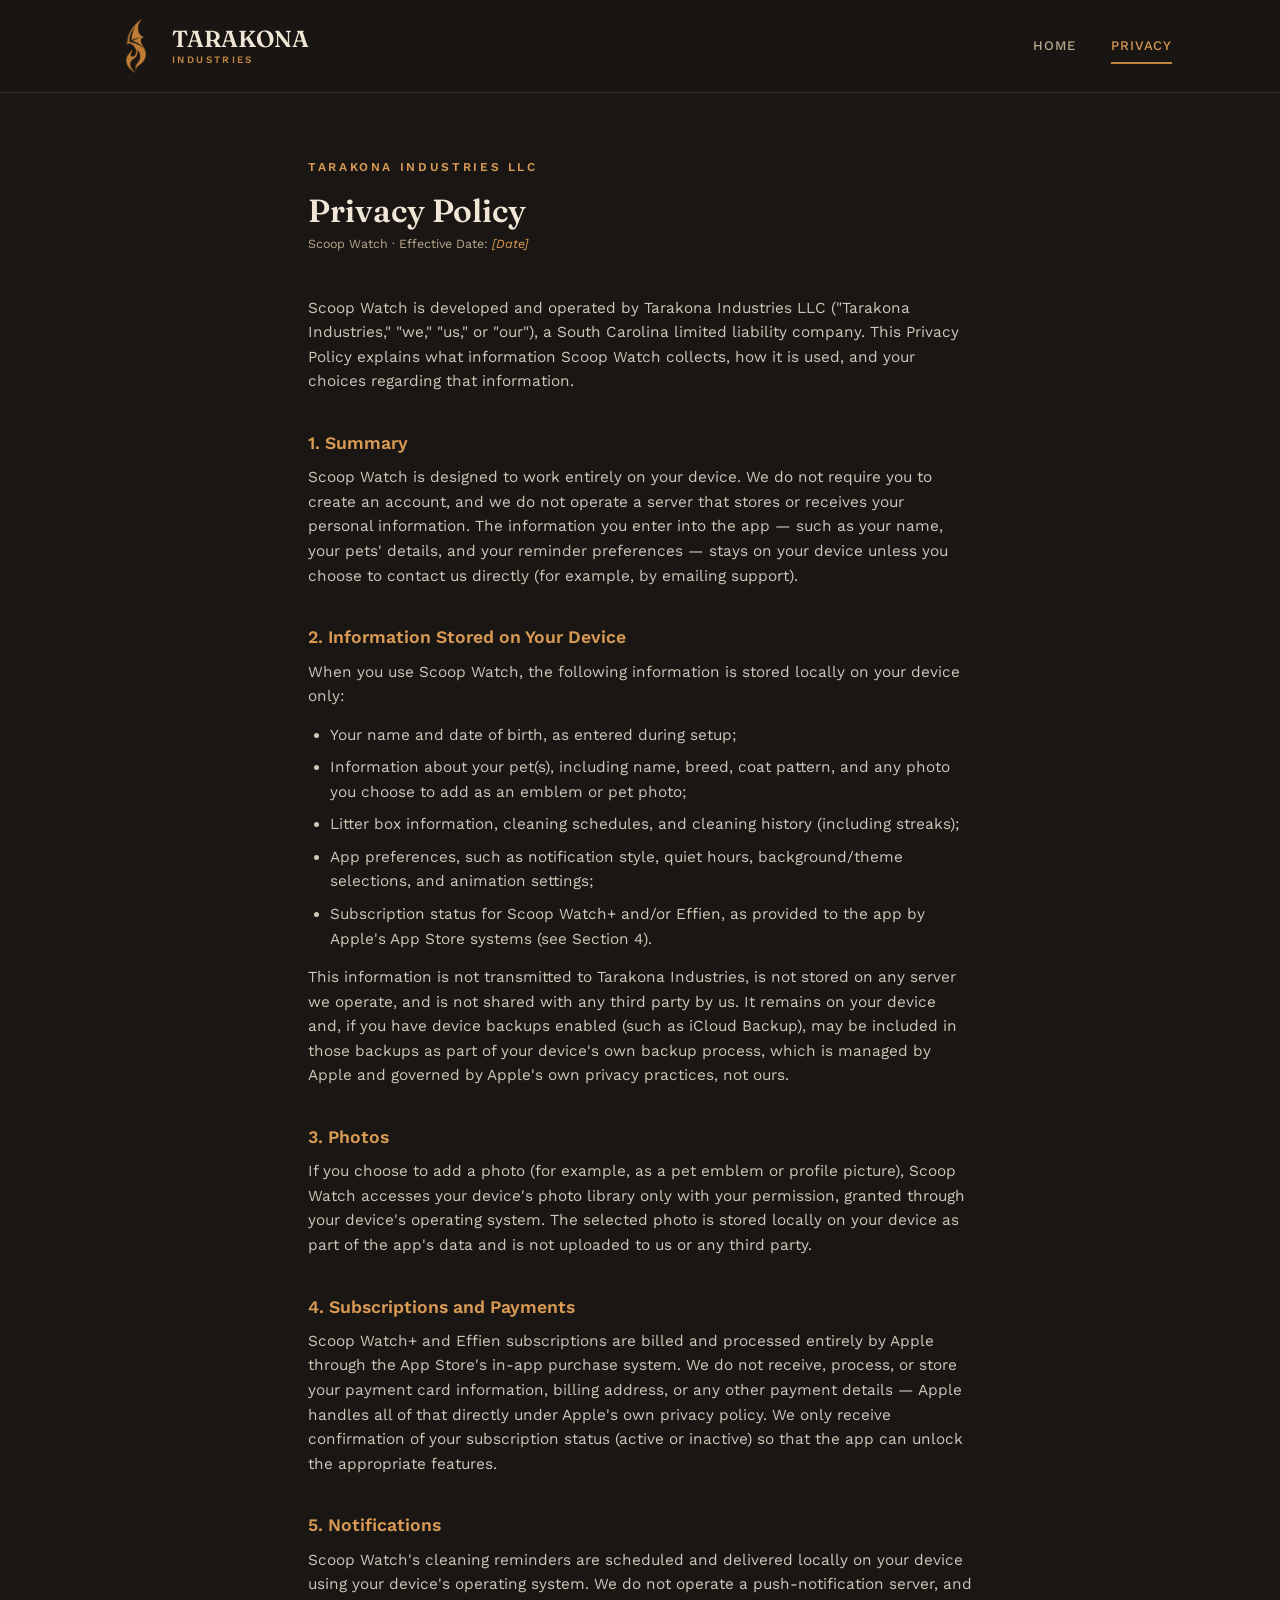
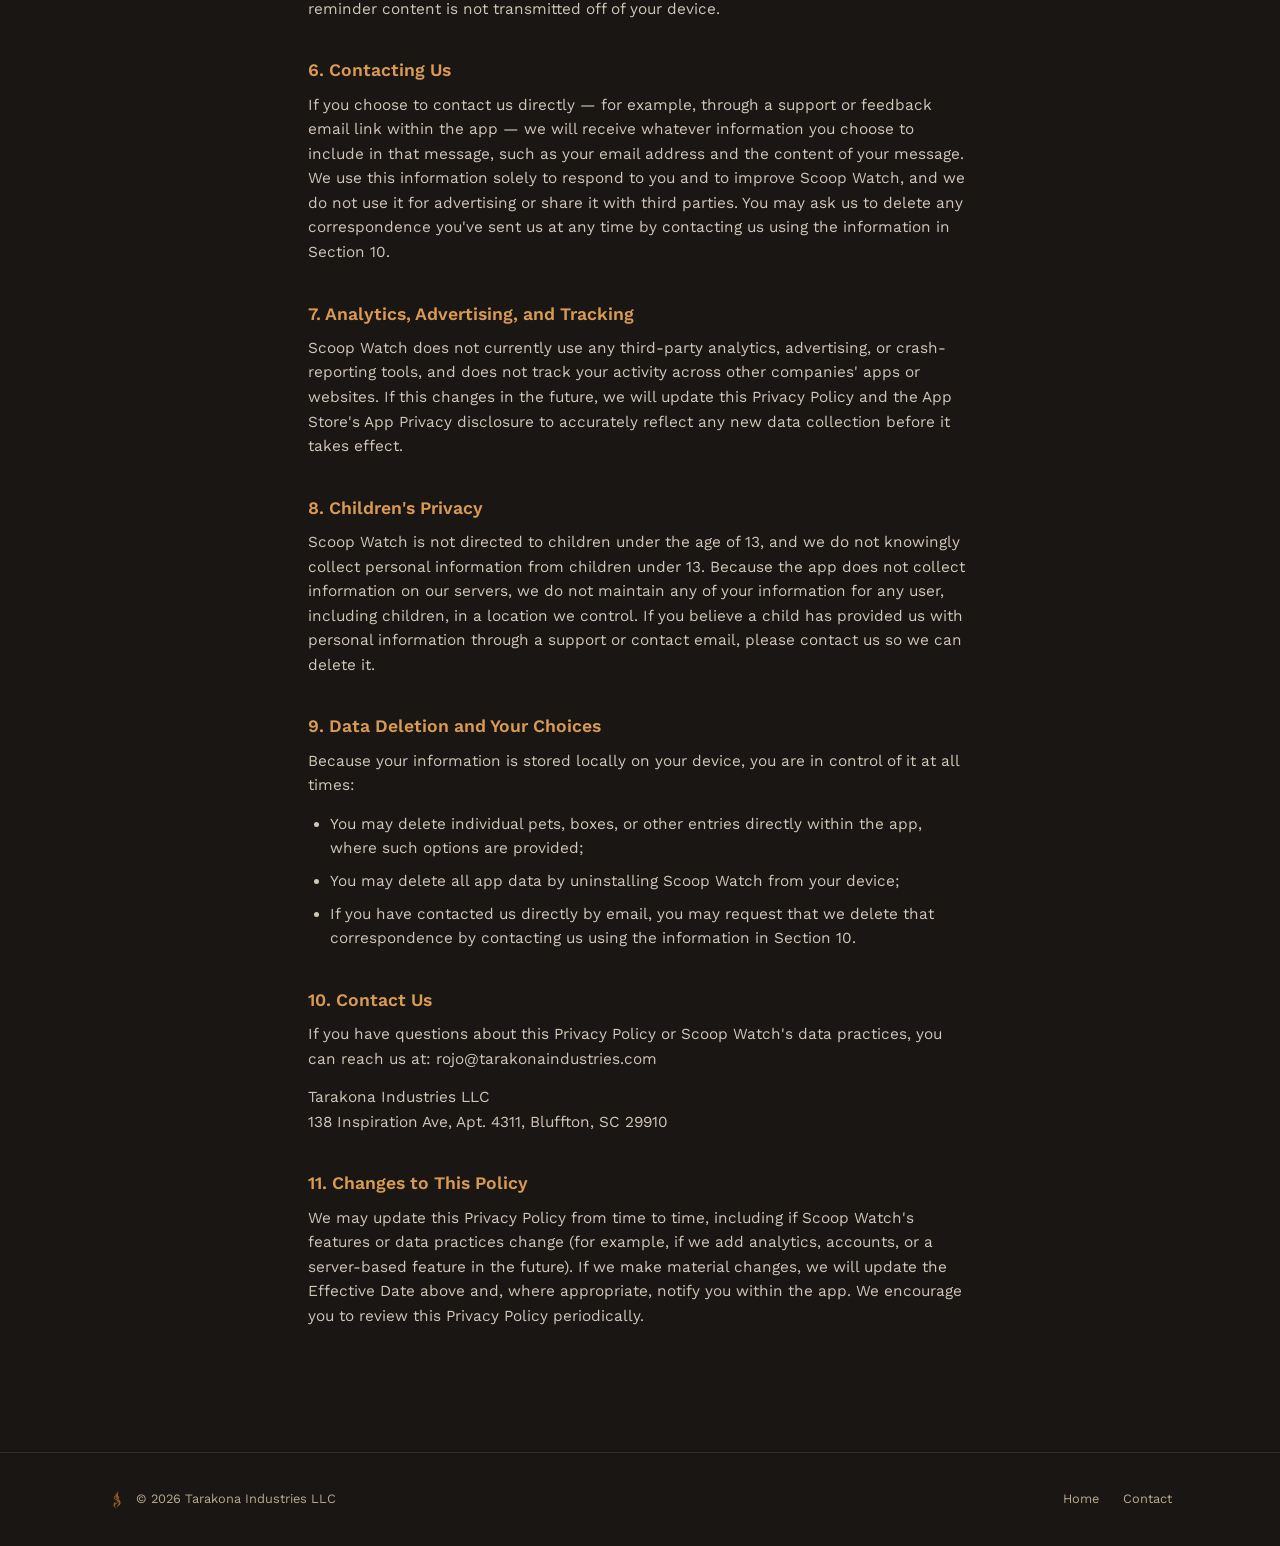
==== privacy.html @ 1c06635b "Changed the index, privacy, and scoop-watch html" ====
<!DOCTYPE html>
<html lang="en">
<head>
<meta charset="UTF-8">
<meta name="viewport" content="width=device-width, initial-scale=1.0">
<title>Privacy Policy — Scoop Watch</title>
<meta name="description" content="Privacy Policy for Scoop Watch, developed by Tarakona Industries LLC.">
<link rel="preconnect" href="https://fonts.googleapis.com">
<link rel="preconnect" href="https://fonts.gstatic.com" crossorigin>
<link href="https://fonts.googleapis.com/css2?family=Fraunces:opsz,wght@9..144,500;600;700&family=Work+Sans:wght@400;500;600&display=swap" rel="stylesheet">
<link rel="stylesheet" href="styles.css">
</head>
<body>

<nav class="site-nav">
  <div class="wrap">
    <a href="index.html" class="brand">
      <img src="assets/wing-flame-icon.png" alt="">
      <span class="brand-text">TARAKONA<small>INDUSTRIES</small></span>
    </a>
    <button class="nav-toggle" aria-label="Toggle menu" onclick="document.querySelector('.nav-links').classList.toggle('open')">☰</button>
    <div class="nav-links">
      <a href="index.html">Home</a>
      <a href="privacy.html" class="active">Privacy</a>
    </div>
  </div>
</nav>

<div class="legal">
  <span class="eyebrow">Tarakona Industries LLC</span>
  <h1 style="margin-top:14px;">Privacy Policy</h1>
  <span class="effective">Scoop Watch · Effective Date: <span class="placeholder">[Date]</span></span>

  <p>Scoop Watch is developed and operated by Tarakona Industries LLC ("Tarakona Industries," "we," "us," or "our"), a South Carolina limited liability company. This Privacy Policy explains what information Scoop Watch collects, how it is used, and your choices regarding that information.</p>

  <h2>1. Summary</h2>
  <p>Scoop Watch is designed to work entirely on your device. We do not require you to create an account, and we do not operate a server that stores or receives your personal information. The information you enter into the app — such as your name, your pets' details, and your reminder preferences — stays on your device unless you choose to contact us directly (for example, by emailing support).</p>

  <h2>2. Information Stored on Your Device</h2>
  <p>When you use Scoop Watch, the following information is stored locally on your device only:</p>
  <ul>
    <li>Your name and date of birth, as entered during setup;</li>
    <li>Information about your pet(s), including name, breed, coat pattern, and any photo you choose to add as an emblem or pet photo;</li>
    <li>Litter box information, cleaning schedules, and cleaning history (including streaks);</li>
    <li>App preferences, such as notification style, quiet hours, background/theme selections, and animation settings;</li>
    <li>Subscription status for Scoop Watch+ and/or Effien, as provided to the app by Apple's App Store systems (see Section 4).</li>
  </ul>
  <p>This information is not transmitted to Tarakona Industries, is not stored on any server we operate, and is not shared with any third party by us. It remains on your device and, if you have device backups enabled (such as iCloud Backup), may be included in those backups as part of your device's own backup process, which is managed by Apple and governed by Apple's own privacy practices, not ours.</p>

  <h2>3. Photos</h2>
  <p>If you choose to add a photo (for example, as a pet emblem or profile picture), Scoop Watch accesses your device's photo library only with your permission, granted through your device's operating system. The selected photo is stored locally on your device as part of the app's data and is not uploaded to us or any third party.</p>

  <h2>4. Subscriptions and Payments</h2>
  <p>Scoop Watch+ and Effien subscriptions are billed and processed entirely by Apple through the App Store's in-app purchase system. We do not receive, process, or store your payment card information, billing address, or any other payment details — Apple handles all of that directly under Apple's own privacy policy. We only receive confirmation of your subscription status (active or inactive) so that the app can unlock the appropriate features.</p>

  <h2>5. Notifications</h2>
  <p>Scoop Watch's cleaning reminders are scheduled and delivered locally on your device using your device's operating system. We do not operate a push-notification server, and reminder content is not transmitted off of your device.</p>

  <h2>6. Contacting Us</h2>
  <p>If you choose to contact us directly — for example, through a support or feedback email link within the app — we will receive whatever information you choose to include in that message, such as your email address and the content of your message. We use this information solely to respond to you and to improve Scoop Watch, and we do not use it for advertising or share it with third parties. You may ask us to delete any correspondence you've sent us at any time by contacting us using the information in Section 10.</p>

  <h2>7. Analytics, Advertising, and Tracking</h2>
  <p>Scoop Watch does not currently use any third-party analytics, advertising, or crash-reporting tools, and does not track your activity across other companies' apps or websites. If this changes in the future, we will update this Privacy Policy and the App Store's App Privacy disclosure to accurately reflect any new data collection before it takes effect.</p>

  <h2>8. Children's Privacy</h2>
  <p>Scoop Watch is not directed to children under the age of 13, and we do not knowingly collect personal information from children under 13. Because the app does not collect information on our servers, we do not maintain any of your information for any user, including children, in a location we control. If you believe a child has provided us with personal information through a support or contact email, please contact us so we can delete it.</p>

  <h2>9. Data Deletion and Your Choices</h2>
  <p>Because your information is stored locally on your device, you are in control of it at all times:</p>
  <ul>
    <li>You may delete individual pets, boxes, or other entries directly within the app, where such options are provided;</li>
    <li>You may delete all app data by uninstalling Scoop Watch from your device;</li>
    <li>If you have contacted us directly by email, you may request that we delete that correspondence by contacting us using the information in Section 10.</li>
  </ul>

  <h2>10. Contact Us</h2>
  <p>If you have questions about this Privacy Policy or Scoop Watch's data practices, you can reach us at: rojo@tarakonaindustries.com</p>
  <p>Tarakona Industries LLC<br>138 Inspiration Ave, Apt. 4311, Bluffton, SC 29910</p>

  <h2>11. Changes to This Policy</h2>
  <p>We may update this Privacy Policy from time to time, including if Scoop Watch's features or data practices change (for example, if we add analytics, accounts, or a server-based feature in the future). If we make material changes, we will update the Effective Date above and, where appropriate, notify you within the app. We encourage you to review this Privacy Policy periodically.</p>
</div>

<footer>
  <div class="wrap">
    <div class="footer-brand">
      <img src="assets/wing-flame-icon.png" alt="">
      © 2026 Tarakona Industries LLC
    </div>
    <div class="footer-links">
      <a href="index.html">Home</a>
      <a href="mailto:rojo@tarakonaindustries.com">Contact</a>
    </div>
  </div>
</footer>

</body>
</html>
---- styles.css ----
:root {
  --obsidian: #1a1613;
  --panel: #241d18;
  --panel-2: #2c2219;
  --border: rgba(240, 230, 214, 0.1);
  --border-strong: rgba(192, 133, 66, 0.35);
  --bronze: #c08542;
  --bronze-bright: #d99a54;
  --oxblood: #7a2e2e;
  --parchment: #f0e6d6;
  --muted: #b8a98e;
  --radius-lg: 20px;
  --radius-md: 12px;
  --max: 1120px;
}

* { box-sizing: border-box; }
html { scroll-behavior: smooth; }

body {
  margin: 0;
  background: var(--obsidian);
  color: var(--parchment);
  font-family: 'Work Sans', sans-serif;
  font-size: 16px;
  line-height: 1.6;
  -webkit-font-smoothing: antialiased;
}

h1, h2, h3 {
  font-family: 'Fraunces', Georgia, serif;
  font-weight: 600;
  color: var(--parchment);
  margin: 0;
  line-height: 1.1;
}

p { margin: 0; color: var(--muted); }
a { color: inherit; text-decoration: none; }

.wrap { max-width: var(--max); margin: 0 auto; padding: 0 28px; }

.eyebrow {
  font-family: 'Work Sans', sans-serif;
  font-size: 0.75rem;
  letter-spacing: 0.22em;
  text-transform: uppercase;
  color: var(--bronze-bright);
  font-weight: 600;
}

/* Nav */
.site-nav {
  position: sticky;
  top: 0;
  z-index: 50;
  background: rgba(26, 22, 19, 0.9);
  backdrop-filter: blur(10px);
  border-bottom: 1px solid var(--border);
}
.site-nav .wrap {
  display: flex;
  align-items: center;
  justify-content: space-between;
  height: 92px;
}
.brand { display: flex; align-items: center; gap: 8px; }
.brand img { width: 56px; height: 56px; object-fit: contain; }
.brand-text { font-family: 'Fraunces', serif; font-weight: 600; font-size: 1.45rem; line-height: 1; color: var(--parchment); }
.brand-text small { display: block; font-family: 'Work Sans', sans-serif; font-size: 0.62rem; letter-spacing: 0.24em; color: var(--bronze); margin-top: 5px; font-weight: 600; }

.nav-links { display: flex; gap: 36px; align-items: center; }
.nav-links a {
  font-size: 0.82rem;
  letter-spacing: 0.06em;
  text-transform: uppercase;
  color: var(--muted);
  font-weight: 500;
  padding: 6px 0;
  border-bottom: 2px solid transparent;
  transition: color 0.2s ease, border-color 0.2s ease;
}
.nav-links a:hover, .nav-links a.active { color: var(--bronze-bright); border-color: var(--bronze); }

.nav-toggle { display: none; background: none; border: 1px solid var(--border); border-radius: 8px; color: var(--parchment); width: 40px; height: 40px; font-size: 1.1rem; cursor: pointer; }

@media (max-width: 760px) {
  .nav-links {
    position: absolute; top: 78px; left: 0; right: 0;
    background: var(--panel);
    border-bottom: 1px solid var(--border);
    flex-direction: column; gap: 0; display: none;
  }
  .nav-links.open { display: flex; }
  .nav-links a { width: 100%; padding: 16px 28px; border-bottom: 1px solid var(--border); }
  .nav-toggle { display: block; }
}

/* Banner / Hero */
.banner {
  position: relative;
  padding: 70px 0 40px;
  overflow: hidden;
}
.banner-inner {
  display: flex;
  flex-direction: column;
  align-items: center;
  text-align: center;
  gap: 30px;
}
.banner .eyebrow { }
.banner h1 {
  font-size: clamp(2.4rem, 5.5vw, 4rem);
  max-width: 16ch;
}
.banner .lede {
  font-size: 1.1rem;
  max-width: 52ch;
  color: var(--muted);
}
.banner-art {
  width: 100vw;
  position: relative;
  left: 50%;
  transform: translateX(-50%);
  margin-top: 10px;
}
.banner-art img { width: 100%; height: auto; display: block; }

.btn {
  display: inline-flex;
  align-items: center;
  gap: 10px;
  padding: 14px 28px;
  border-radius: 999px;
  font-size: 0.85rem;
  font-weight: 600;
  letter-spacing: 0.02em;
  cursor: pointer;
  border: 1px solid transparent;
  transition: transform 0.15s ease, box-shadow 0.15s ease;
}
.btn:hover { transform: translateY(-1px); }
.btn-primary { background: linear-gradient(180deg, var(--bronze-bright), var(--bronze)); color: #241708; }
.btn-primary:hover { box-shadow: 0 10px 26px rgba(192, 133, 66, 0.28); }
.btn-ghost { background: transparent; border-color: var(--border-strong); color: var(--parchment); }
.btn-ghost:hover { border-color: var(--bronze-bright); color: var(--bronze-bright); }

/* Sections */
section { padding: 80px 0; }
.section-head { text-align: center; max-width: 60ch; margin: 0 auto 48px; }
.section-head h2 { font-size: clamp(1.8rem, 3vw, 2.4rem); margin-top: 14px; }
.products-title { font-size: clamp(2.2rem, 4.2vw, 3.2rem) !important; margin-top: 0 !important; }
.section-head p { margin-top: 14px; font-size: 1rem; }

/* Product grid */
.product-grid {
  display: grid;
  grid-template-columns: repeat(auto-fit, minmax(240px, 1fr));
  gap: 22px;
}
.product-card {
  background: var(--panel);
  border: 1px solid var(--border);
  border-radius: var(--radius-lg);
  overflow: hidden;
  display: flex;
  flex-direction: column;
  transition: border-color 0.2s ease, transform 0.2s ease;
}
.product-card.linkable:hover { border-color: var(--border-strong); transform: translateY(-4px); }
.product-image {
  height: 160px;
  background: var(--panel-2);
  display: flex;
  align-items: center;
  justify-content: center;
}
.product-image svg { width: 56px; height: 56px; }
.product-body { padding: 24px; display: flex; flex-direction: column; gap: 10px; flex: 1; }
.status-tag {
  align-self: flex-start;
  font-size: 0.65rem;
  letter-spacing: 0.1em;
  text-transform: uppercase;
  font-weight: 600;
  padding: 5px 11px;
  border-radius: 999px;
}
.status-live { background: rgba(192, 133, 66, 0.16); color: var(--bronze-bright); }
.status-soon { background: rgba(184, 169, 142, 0.12); color: var(--muted); }
.product-body h3 { font-size: 1.3rem; }
.product-body p { font-size: 0.92rem; }
.card-arrow { font-size: 0.78rem; color: var(--bronze-bright); font-weight: 600; margin-top: auto; }

/* Mission strip */
.mission {
  background: var(--panel);
  border-top: 1px solid var(--border);
  border-bottom: 1px solid var(--border);
}
.mission blockquote {
  font-family: 'Fraunces', serif;
  font-size: clamp(1.5rem, 2.8vw, 2.1rem);
  font-weight: 600;
  color: var(--parchment);
  max-width: 22ch;
  margin: 0 auto 22px;
  text-align: center;
  line-height: 1.3;
}
.mission p.byline { text-align: center; color: var(--bronze-bright); font-size: 0.92rem; font-style: italic; letter-spacing: 0.02em; }

/* CTA band */
.cta-band {
  background: var(--panel);
  border: 1px solid var(--border);
  border-radius: var(--radius-lg);
  padding: 50px;
  display: flex;
  justify-content: space-between;
  align-items: center;
  gap: 30px;
  flex-wrap: wrap;
}
.cta-band h2 { font-size: 1.6rem; max-width: 22ch; }

/* Feature rows (product pages) */
.feature-list {
  display: flex;
  flex-direction: column;
  gap: 1px;
  background: var(--border);
  border: 1px solid var(--border);
  border-radius: var(--radius-lg);
  overflow: hidden;
}
.feature-row {
  background: var(--obsidian);
  padding: 32px;
  display: grid;
  grid-template-columns: 80px 1fr;
  gap: 26px;
}
@media (max-width: 640px) { .feature-row { grid-template-columns: 1fr; gap: 10px; } }
.feature-mark { color: var(--bronze); font-weight: 600; font-size: 0.85rem; padding-top: 4px; }
.feature-row h3 { font-size: 1.2rem; margin-bottom: 8px; }
.feature-row p { font-size: 0.96rem; }

/* Roadmap */
.roadmap-item { display: grid; grid-template-columns: 54px 1fr; gap: 22px; padding-bottom: 40px; position: relative; }
.roadmap-item:last-child { padding-bottom: 0; }
.roadmap-item::before { content: ""; position: absolute; left: 26px; top: 42px; bottom: -2px; width: 1px; background: var(--border); }
.roadmap-item:last-child::before { display: none; }
.roadmap-num {
  width: 52px; height: 52px; border-radius: 50%;
  border: 1px solid var(--border-strong); background: var(--panel);
  display: flex; align-items: center; justify-content: center;
  color: var(--bronze-bright); font-weight: 600; font-size: 0.85rem; flex-shrink: 0;
}
.roadmap-item.done .roadmap-num { background: var(--bronze); border-color: var(--bronze); color: #241708; }
.roadmap-body h3 { font-size: 1.12rem; margin-bottom: 6px; }
.roadmap-body p { font-size: 0.94rem; }
.roadmap-when { font-size: 0.7rem; letter-spacing: 0.08em; text-transform: uppercase; color: var(--muted); margin-top: 8px; display: inline-block; font-weight: 600; }

/* Legal */
.legal { max-width: 720px; margin: 0 auto; padding: 60px 28px 110px; }
.legal h1 { font-size: 2rem; margin-bottom: 6px; }
.legal .effective { font-size: 0.78rem; color: var(--muted); margin-bottom: 42px; display: block; }
.legal h2 { font-size: 1.1rem; margin-top: 40px; margin-bottom: 12px; color: var(--bronze-bright); font-family: 'Work Sans', sans-serif; font-weight: 600; }
.legal p { color: var(--parchment); opacity: 0.85; margin-bottom: 14px; font-size: 0.96rem; }
.legal ul { margin: 0 0 14px; padding-left: 22px; color: var(--parchment); opacity: 0.85; }
.legal li { margin-bottom: 8px; font-size: 0.96rem; }
.legal .placeholder { color: var(--bronze-bright); font-style: italic; }

/* Footer */
footer { border-top: 1px solid var(--border); padding: 36px 0; }
footer .wrap { display: flex; justify-content: space-between; align-items: center; flex-wrap: wrap; gap: 16px; }
.footer-brand { display: flex; align-items: center; gap: 10px; font-size: 0.8rem; color: var(--muted); }
.footer-brand img { width: 18px; height: 18px; object-fit: contain; opacity: 0.7; }
.footer-links { display: flex; gap: 24px; }
.footer-links a { font-size: 0.8rem; color: var(--muted); transition: color 0.2s ease; }
.footer-links a:hover { color: var(--bronze-bright); }
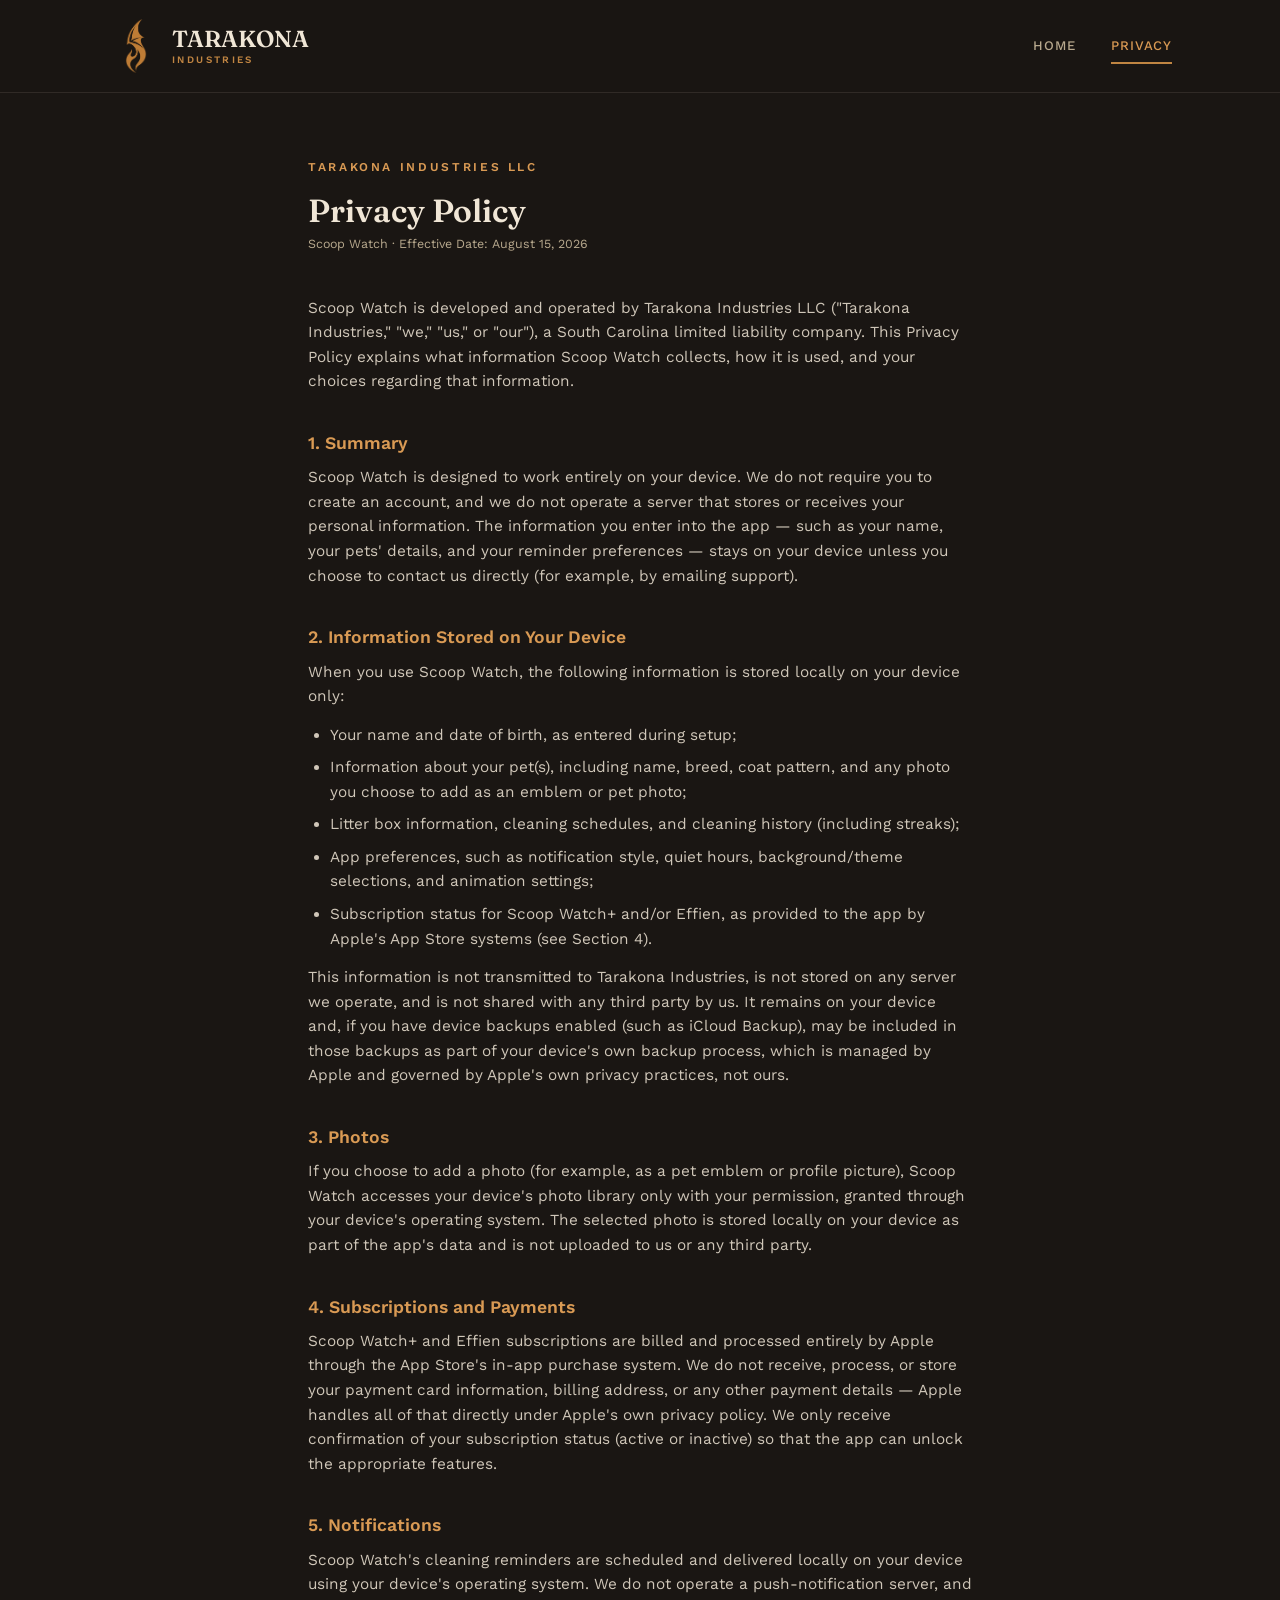
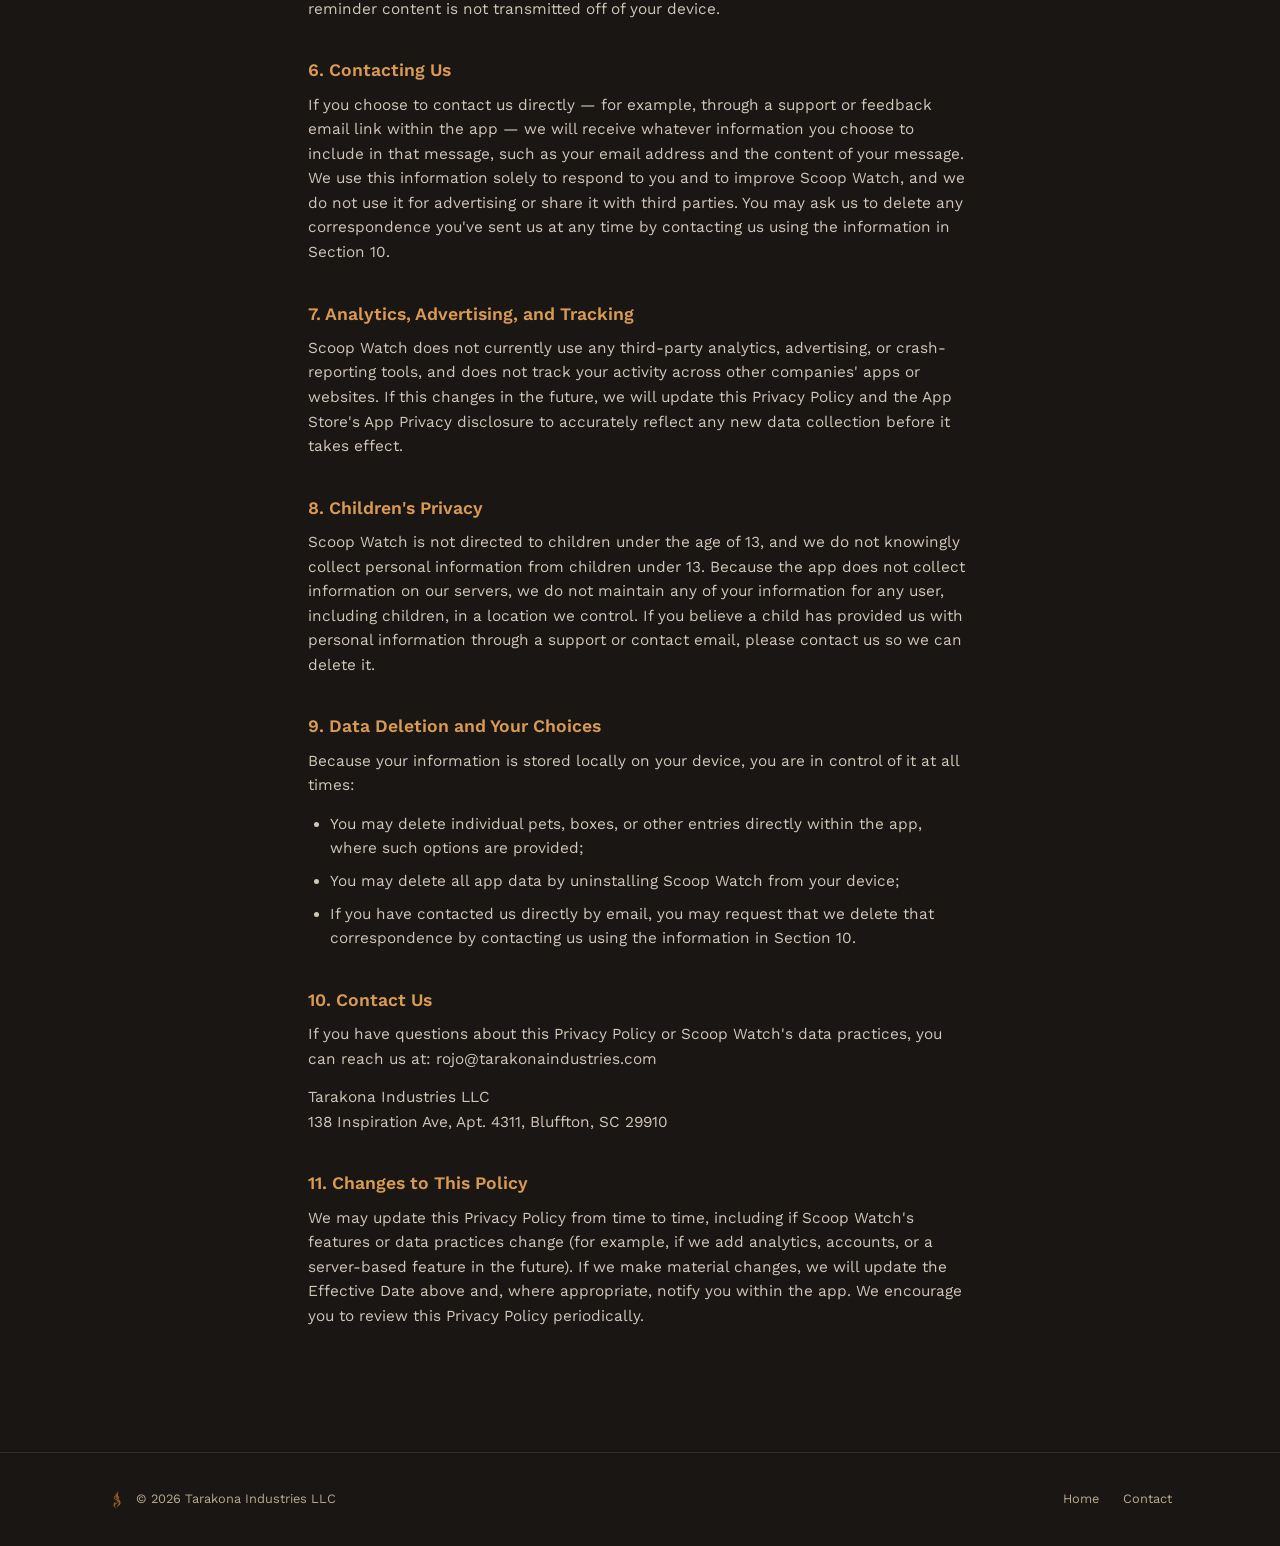
==== commit 7d6e2ab1: "Updated Privacy Policy" ====
--- a/privacy.html
+++ b/privacy.html
@@ -29,7 +29,7 @@
 <div class="legal">
   <span class="eyebrow">Tarakona Industries LLC</span>
   <h1 style="margin-top:14px;">Privacy Policy</h1>
-  <span class="effective">Scoop Watch · Effective Date: <span class="placeholder">[Date]</span></span>
+  <span class="effective">Scoop Watch · Effective Date: August 15, 2026</span>
 
   <p>Scoop Watch is developed and operated by Tarakona Industries LLC ("Tarakona Industries," "we," "us," or "our"), a South Carolina limited liability company. This Privacy Policy explains what information Scoop Watch collects, how it is used, and your choices regarding that information.</p>
 
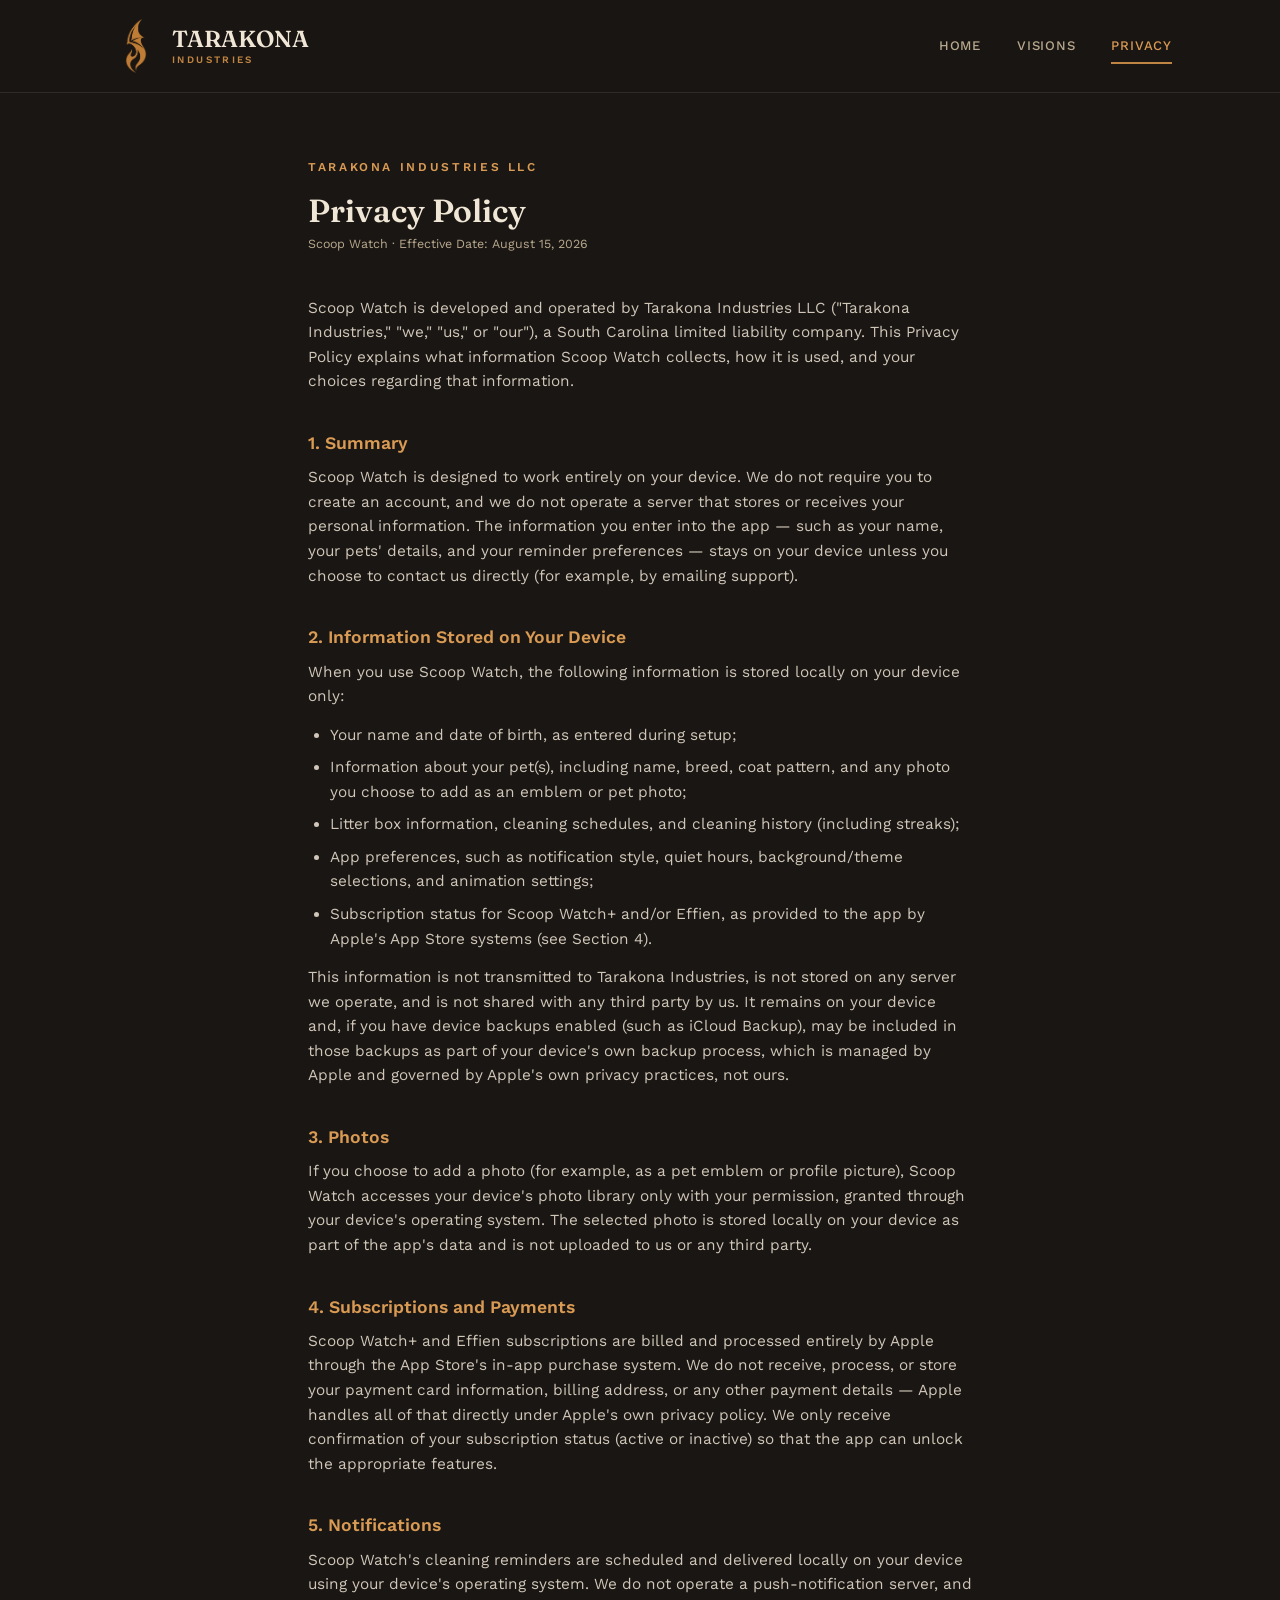
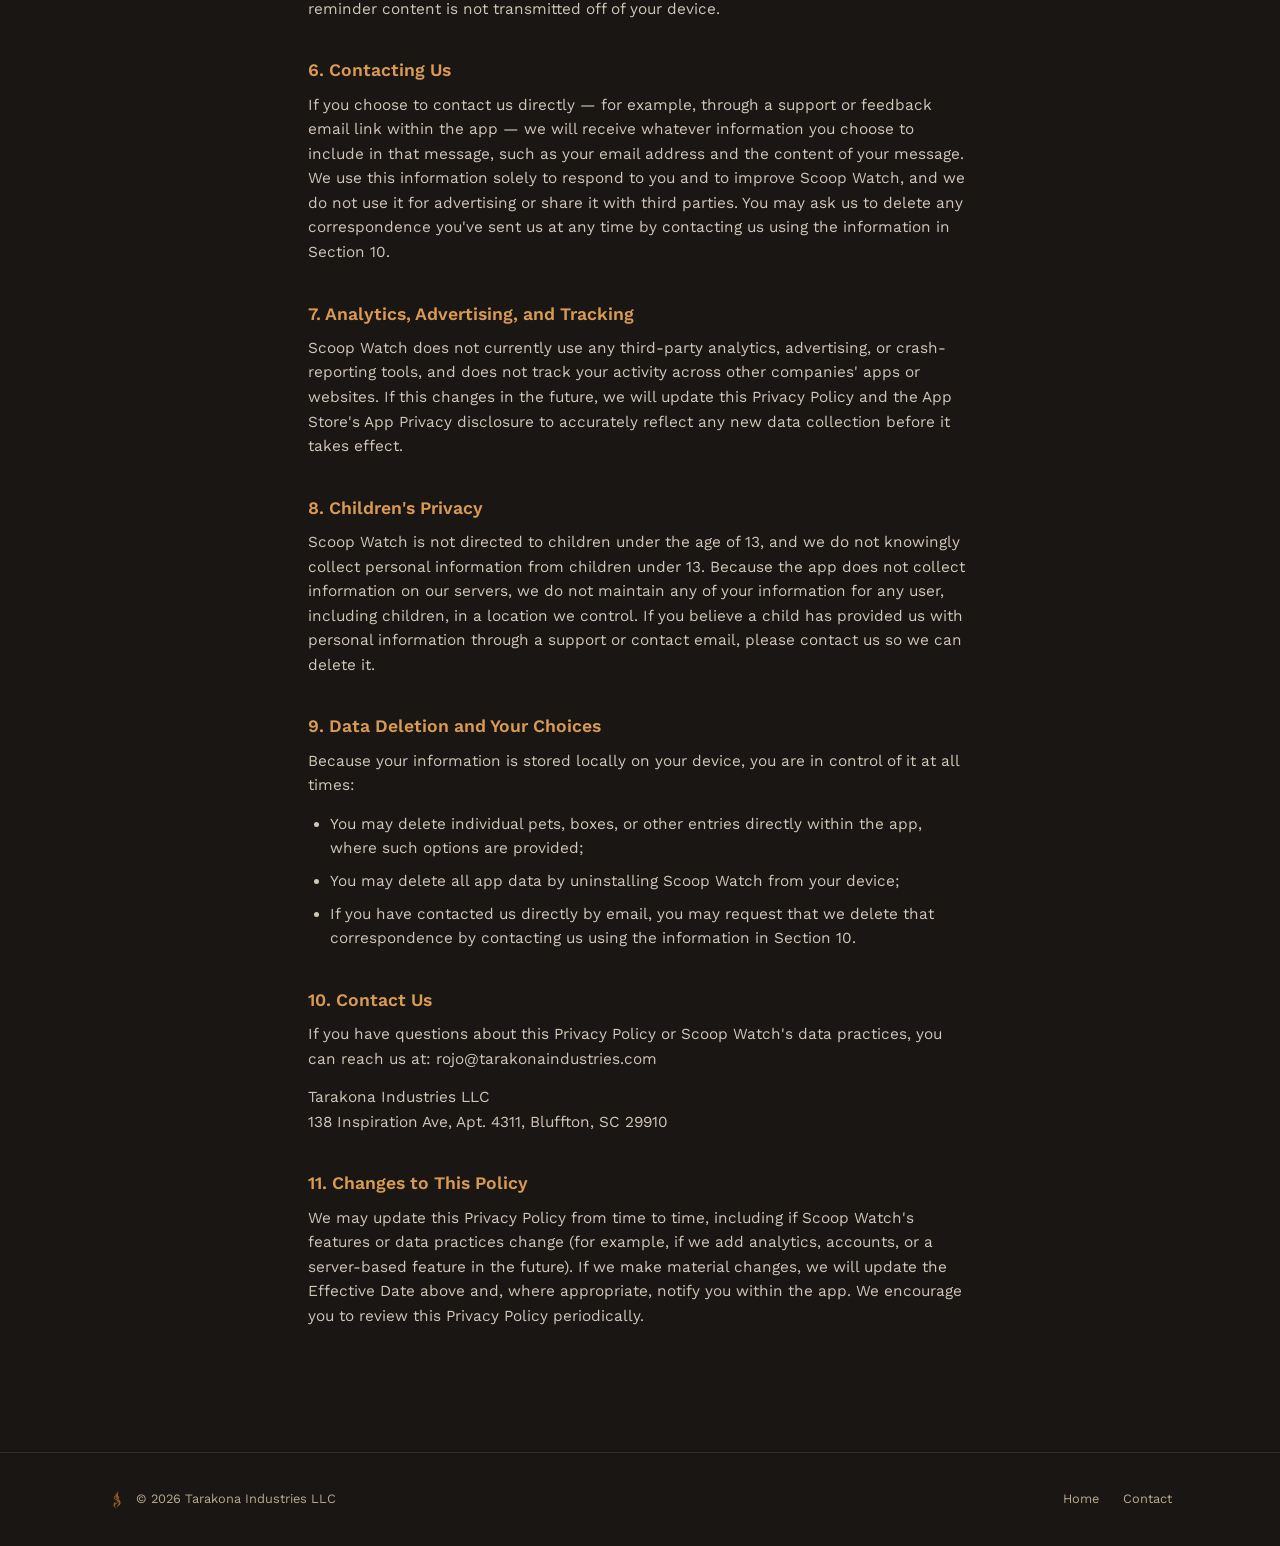
==== commit f79136c1: "Major Update to Website Look by Adding Visions Tab" ====
--- a/privacy.html
+++ b/privacy.html
@@ -21,6 +21,7 @@
     <button class="nav-toggle" aria-label="Toggle menu" onclick="document.querySelector('.nav-links').classList.toggle('open')">☰</button>
     <div class="nav-links">
       <a href="index.html">Home</a>
+      <a href="visions.html">Visions</a>
       <a href="privacy.html" class="active">Privacy</a>
     </div>
   </div>
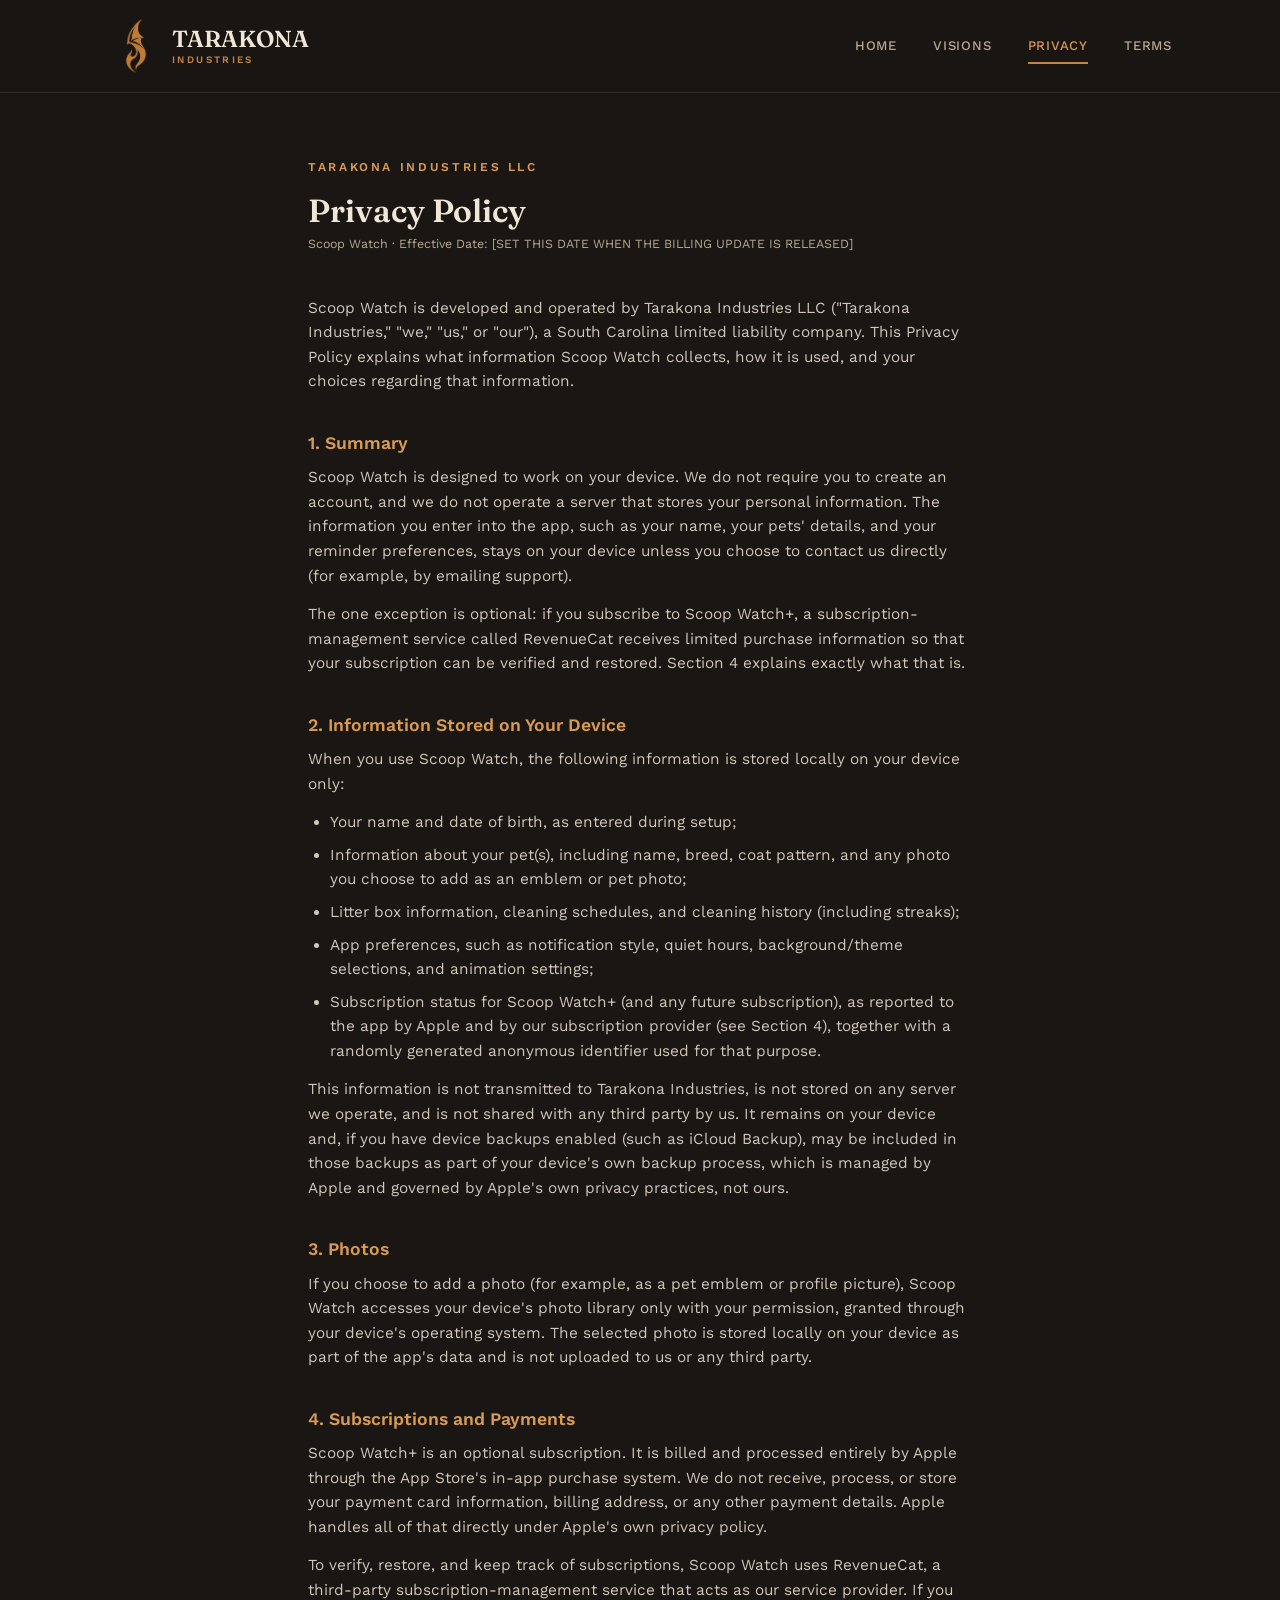
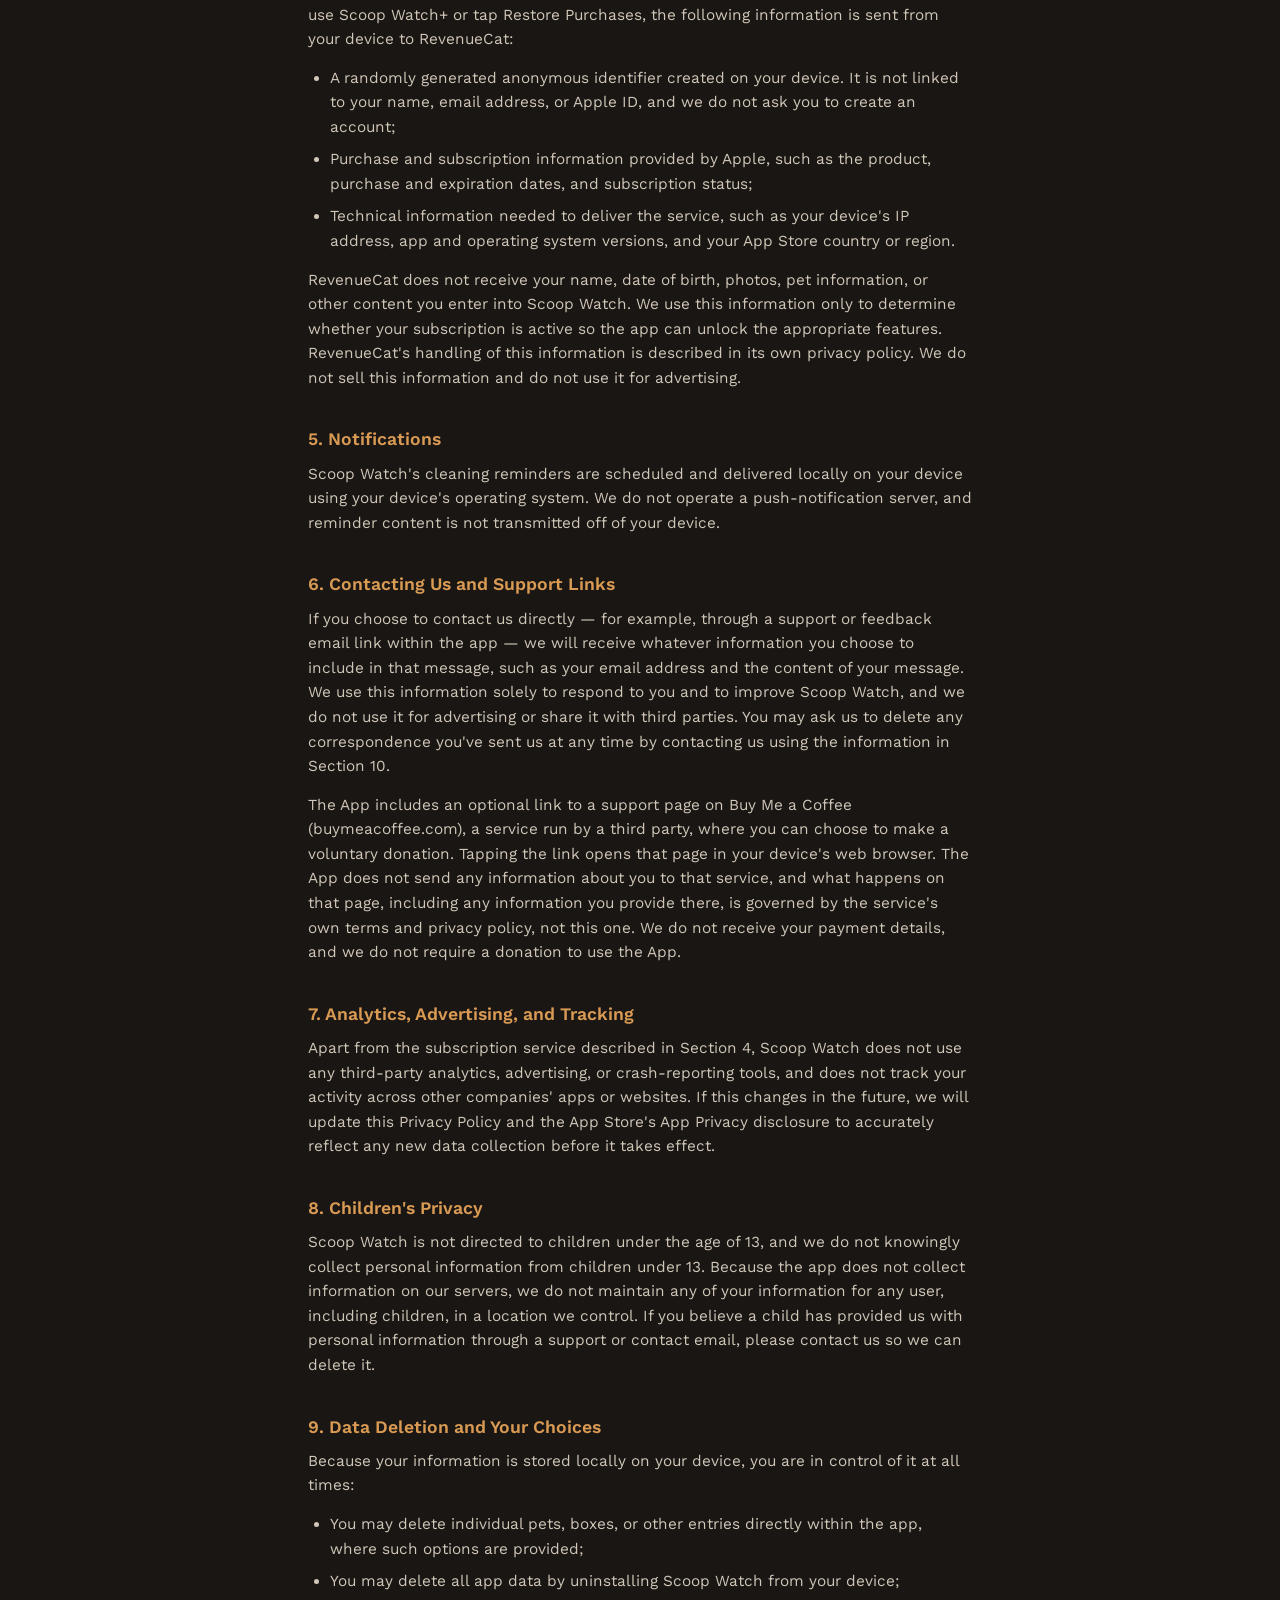
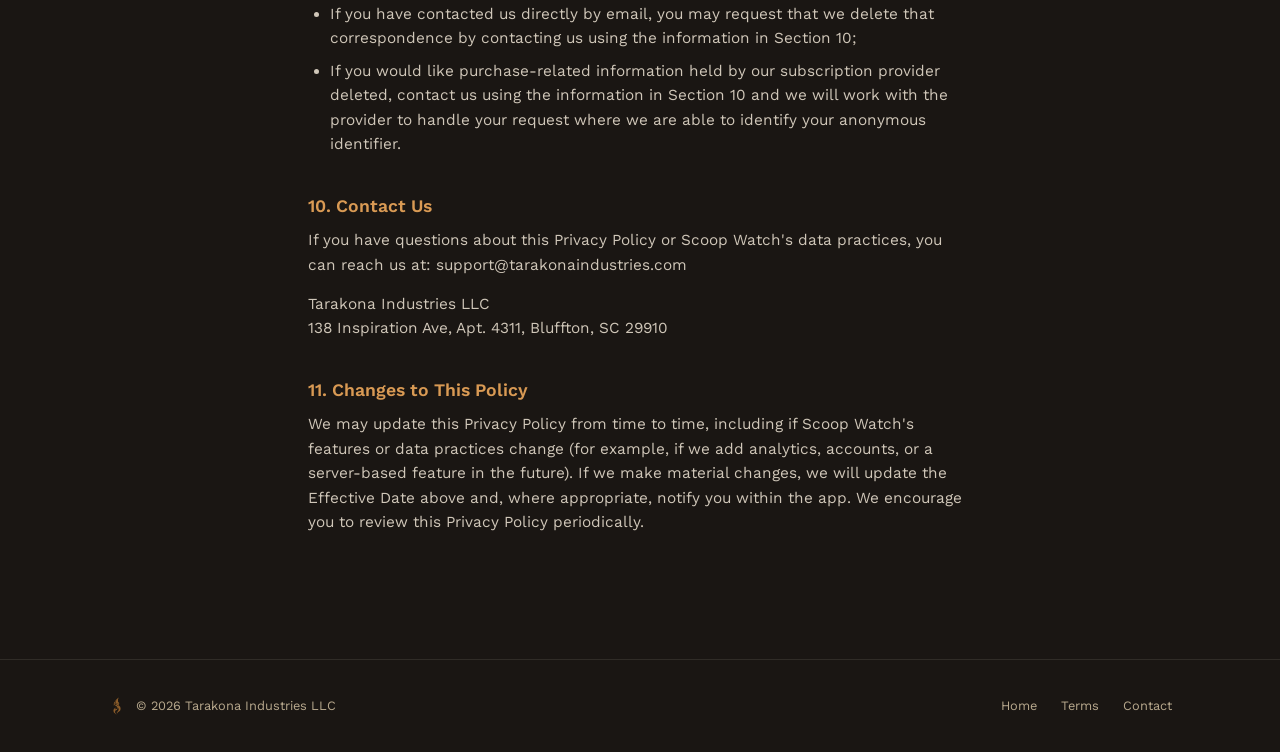
==== commit 9db1019a: "Updated Website to Include Terms" ====
--- a/privacy.html
+++ b/privacy.html
@@ -1,4 +1,7 @@
 <!DOCTYPE html>
+<!-- DRAFT UPDATE for the Scoop Watch+ billing release.
+     Publish this version only when the billing build ships, and set the Effective Date below at that time.
+     Verify Section 4 against RevenueCat's own data documentation before publishing. -->
 <html lang="en">
 <head>
 <meta charset="UTF-8">
@@ -23,6 +26,7 @@
       <a href="index.html">Home</a>
       <a href="visions.html">Visions</a>
       <a href="privacy.html" class="active">Privacy</a>
+      <a href="terms.html">Terms</a>
     </div>
   </div>
 </nav>
@@ -30,12 +34,13 @@
 <div class="legal">
   <span class="eyebrow">Tarakona Industries LLC</span>
   <h1 style="margin-top:14px;">Privacy Policy</h1>
-  <span class="effective">Scoop Watch · Effective Date: August 15, 2026</span>
+  <span class="effective">Scoop Watch · Effective Date: [SET THIS DATE WHEN THE BILLING UPDATE IS RELEASED]</span>
 
   <p>Scoop Watch is developed and operated by Tarakona Industries LLC ("Tarakona Industries," "we," "us," or "our"), a South Carolina limited liability company. This Privacy Policy explains what information Scoop Watch collects, how it is used, and your choices regarding that information.</p>
 
   <h2>1. Summary</h2>
-  <p>Scoop Watch is designed to work entirely on your device. We do not require you to create an account, and we do not operate a server that stores or receives your personal information. The information you enter into the app — such as your name, your pets' details, and your reminder preferences — stays on your device unless you choose to contact us directly (for example, by emailing support).</p>
+  <p>Scoop Watch is designed to work on your device. We do not require you to create an account, and we do not operate a server that stores your personal information. The information you enter into the app, such as your name, your pets' details, and your reminder preferences, stays on your device unless you choose to contact us directly (for example, by emailing support).</p>
+  <p>The one exception is optional: if you subscribe to Scoop Watch+, a subscription-management service called RevenueCat receives limited purchase information so that your subscription can be verified and restored. Section 4 explains exactly what that is.</p>
 
   <h2>2. Information Stored on Your Device</h2>
   <p>When you use Scoop Watch, the following information is stored locally on your device only:</p>
@@ -44,7 +49,7 @@
     <li>Information about your pet(s), including name, breed, coat pattern, and any photo you choose to add as an emblem or pet photo;</li>
     <li>Litter box information, cleaning schedules, and cleaning history (including streaks);</li>
     <li>App preferences, such as notification style, quiet hours, background/theme selections, and animation settings;</li>
-    <li>Subscription status for Scoop Watch+ and/or Effien, as provided to the app by Apple's App Store systems (see Section 4).</li>
+    <li>Subscription status for Scoop Watch+ (and any future subscription), as reported to the app by Apple and by our subscription provider (see Section 4), together with a randomly generated anonymous identifier used for that purpose.</li>
   </ul>
   <p>This information is not transmitted to Tarakona Industries, is not stored on any server we operate, and is not shared with any third party by us. It remains on your device and, if you have device backups enabled (such as iCloud Backup), may be included in those backups as part of your device's own backup process, which is managed by Apple and governed by Apple's own privacy practices, not ours.</p>
 
@@ -52,16 +57,25 @@
   <p>If you choose to add a photo (for example, as a pet emblem or profile picture), Scoop Watch accesses your device's photo library only with your permission, granted through your device's operating system. The selected photo is stored locally on your device as part of the app's data and is not uploaded to us or any third party.</p>
 
   <h2>4. Subscriptions and Payments</h2>
-  <p>Scoop Watch+ and Effien subscriptions are billed and processed entirely by Apple through the App Store's in-app purchase system. We do not receive, process, or store your payment card information, billing address, or any other payment details — Apple handles all of that directly under Apple's own privacy policy. We only receive confirmation of your subscription status (active or inactive) so that the app can unlock the appropriate features.</p>
+  <p>Scoop Watch+ is an optional subscription. It is billed and processed entirely by Apple through the App Store's in-app purchase system. We do not receive, process, or store your payment card information, billing address, or any other payment details. Apple handles all of that directly under Apple's own privacy policy.</p>
+  <p>To verify, restore, and keep track of subscriptions, Scoop Watch uses RevenueCat, a third-party subscription-management service that acts as our service provider. If you use Scoop Watch+ or tap Restore Purchases, the following information is sent from your device to RevenueCat:</p>
+  <ul>
+    <li>A randomly generated anonymous identifier created on your device. It is not linked to your name, email address, or Apple ID, and we do not ask you to create an account;</li>
+    <li>Purchase and subscription information provided by Apple, such as the product, purchase and expiration dates, and subscription status;</li>
+    <li>Technical information needed to deliver the service, such as your device's IP address, app and operating system versions, and your App Store country or region.</li>
+  </ul>
+  <p>RevenueCat does not receive your name, date of birth, photos, pet information, or other content you enter into Scoop Watch. We use this information only to determine whether your subscription is active so the app can unlock the appropriate features. RevenueCat's handling of this information is described in its own privacy policy. We do not sell this information and do not use it for advertising.</p>
 
   <h2>5. Notifications</h2>
   <p>Scoop Watch's cleaning reminders are scheduled and delivered locally on your device using your device's operating system. We do not operate a push-notification server, and reminder content is not transmitted off of your device.</p>
 
-  <h2>6. Contacting Us</h2>
+  <h2>6. Contacting Us and Support Links</h2>
   <p>If you choose to contact us directly — for example, through a support or feedback email link within the app — we will receive whatever information you choose to include in that message, such as your email address and the content of your message. We use this information solely to respond to you and to improve Scoop Watch, and we do not use it for advertising or share it with third parties. You may ask us to delete any correspondence you've sent us at any time by contacting us using the information in Section 10.</p>
 
+  <p>The App includes an optional link to a support page on Buy Me a Coffee (buymeacoffee.com), a service run by a third party, where you can choose to make a voluntary donation. Tapping the link opens that page in your device's web browser. The App does not send any information about you to that service, and what happens on that page, including any information you provide there, is governed by the service's own terms and privacy policy, not this one. We do not receive your payment details, and we do not require a donation to use the App.</p>
+
   <h2>7. Analytics, Advertising, and Tracking</h2>
-  <p>Scoop Watch does not currently use any third-party analytics, advertising, or crash-reporting tools, and does not track your activity across other companies' apps or websites. If this changes in the future, we will update this Privacy Policy and the App Store's App Privacy disclosure to accurately reflect any new data collection before it takes effect.</p>
+  <p>Apart from the subscription service described in Section 4, Scoop Watch does not use any third-party analytics, advertising, or crash-reporting tools, and does not track your activity across other companies' apps or websites. If this changes in the future, we will update this Privacy Policy and the App Store's App Privacy disclosure to accurately reflect any new data collection before it takes effect.</p>
 
   <h2>8. Children's Privacy</h2>
   <p>Scoop Watch is not directed to children under the age of 13, and we do not knowingly collect personal information from children under 13. Because the app does not collect information on our servers, we do not maintain any of your information for any user, including children, in a location we control. If you believe a child has provided us with personal information through a support or contact email, please contact us so we can delete it.</p>
@@ -71,11 +85,12 @@
   <ul>
     <li>You may delete individual pets, boxes, or other entries directly within the app, where such options are provided;</li>
     <li>You may delete all app data by uninstalling Scoop Watch from your device;</li>
-    <li>If you have contacted us directly by email, you may request that we delete that correspondence by contacting us using the information in Section 10.</li>
+    <li>If you have contacted us directly by email, you may request that we delete that correspondence by contacting us using the information in Section 10;</li>
+    <li>If you would like purchase-related information held by our subscription provider deleted, contact us using the information in Section 10 and we will work with the provider to handle your request where we are able to identify your anonymous identifier.</li>
   </ul>
 
   <h2>10. Contact Us</h2>
-  <p>If you have questions about this Privacy Policy or Scoop Watch's data practices, you can reach us at: rojo@tarakonaindustries.com</p>
+  <p>If you have questions about this Privacy Policy or Scoop Watch's data practices, you can reach us at: support@tarakonaindustries.com</p>
   <p>Tarakona Industries LLC<br>138 Inspiration Ave, Apt. 4311, Bluffton, SC 29910</p>
 
   <h2>11. Changes to This Policy</h2>
@@ -90,7 +105,8 @@
     </div>
     <div class="footer-links">
       <a href="index.html">Home</a>
-      <a href="mailto:rojo@tarakonaindustries.com">Contact</a>
+      <a href="terms.html">Terms</a>
+      <a href="mailto:support@tarakonaindustries.com">Contact</a>
     </div>
   </div>
 </footer>
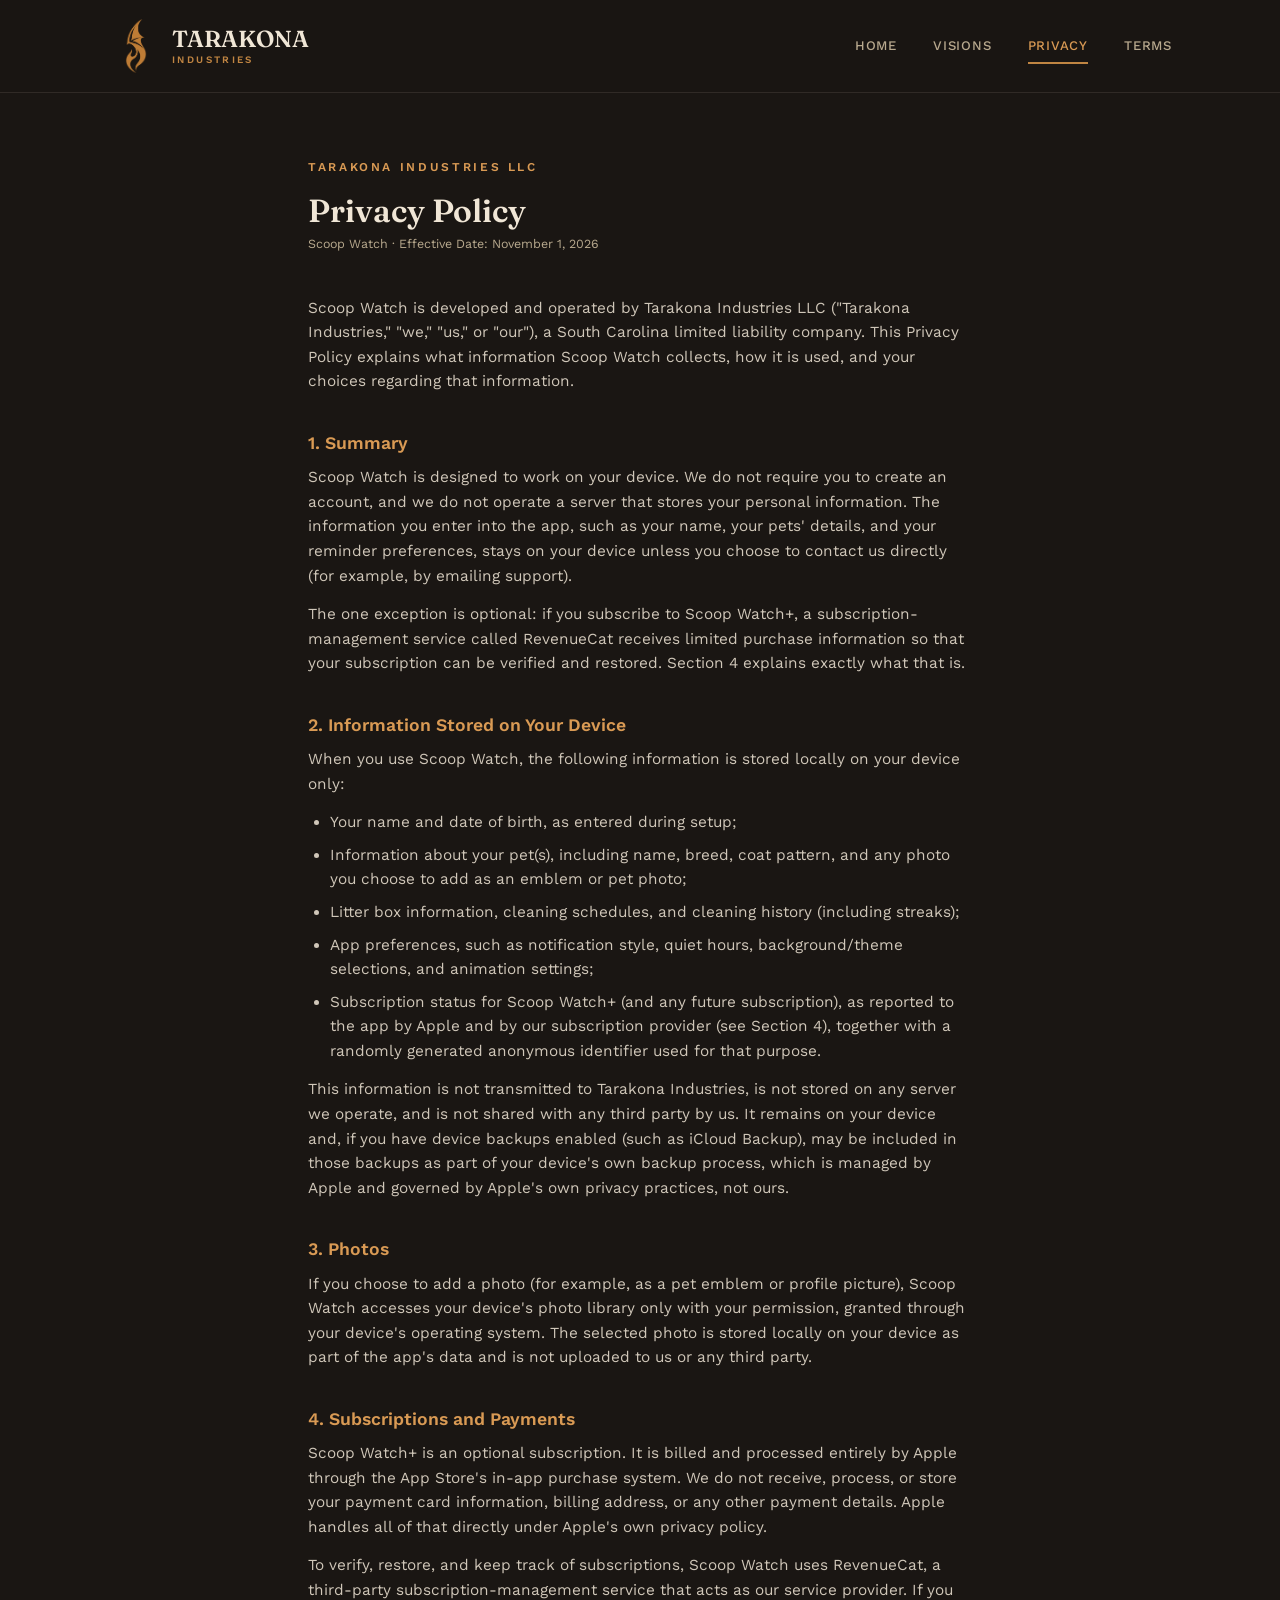
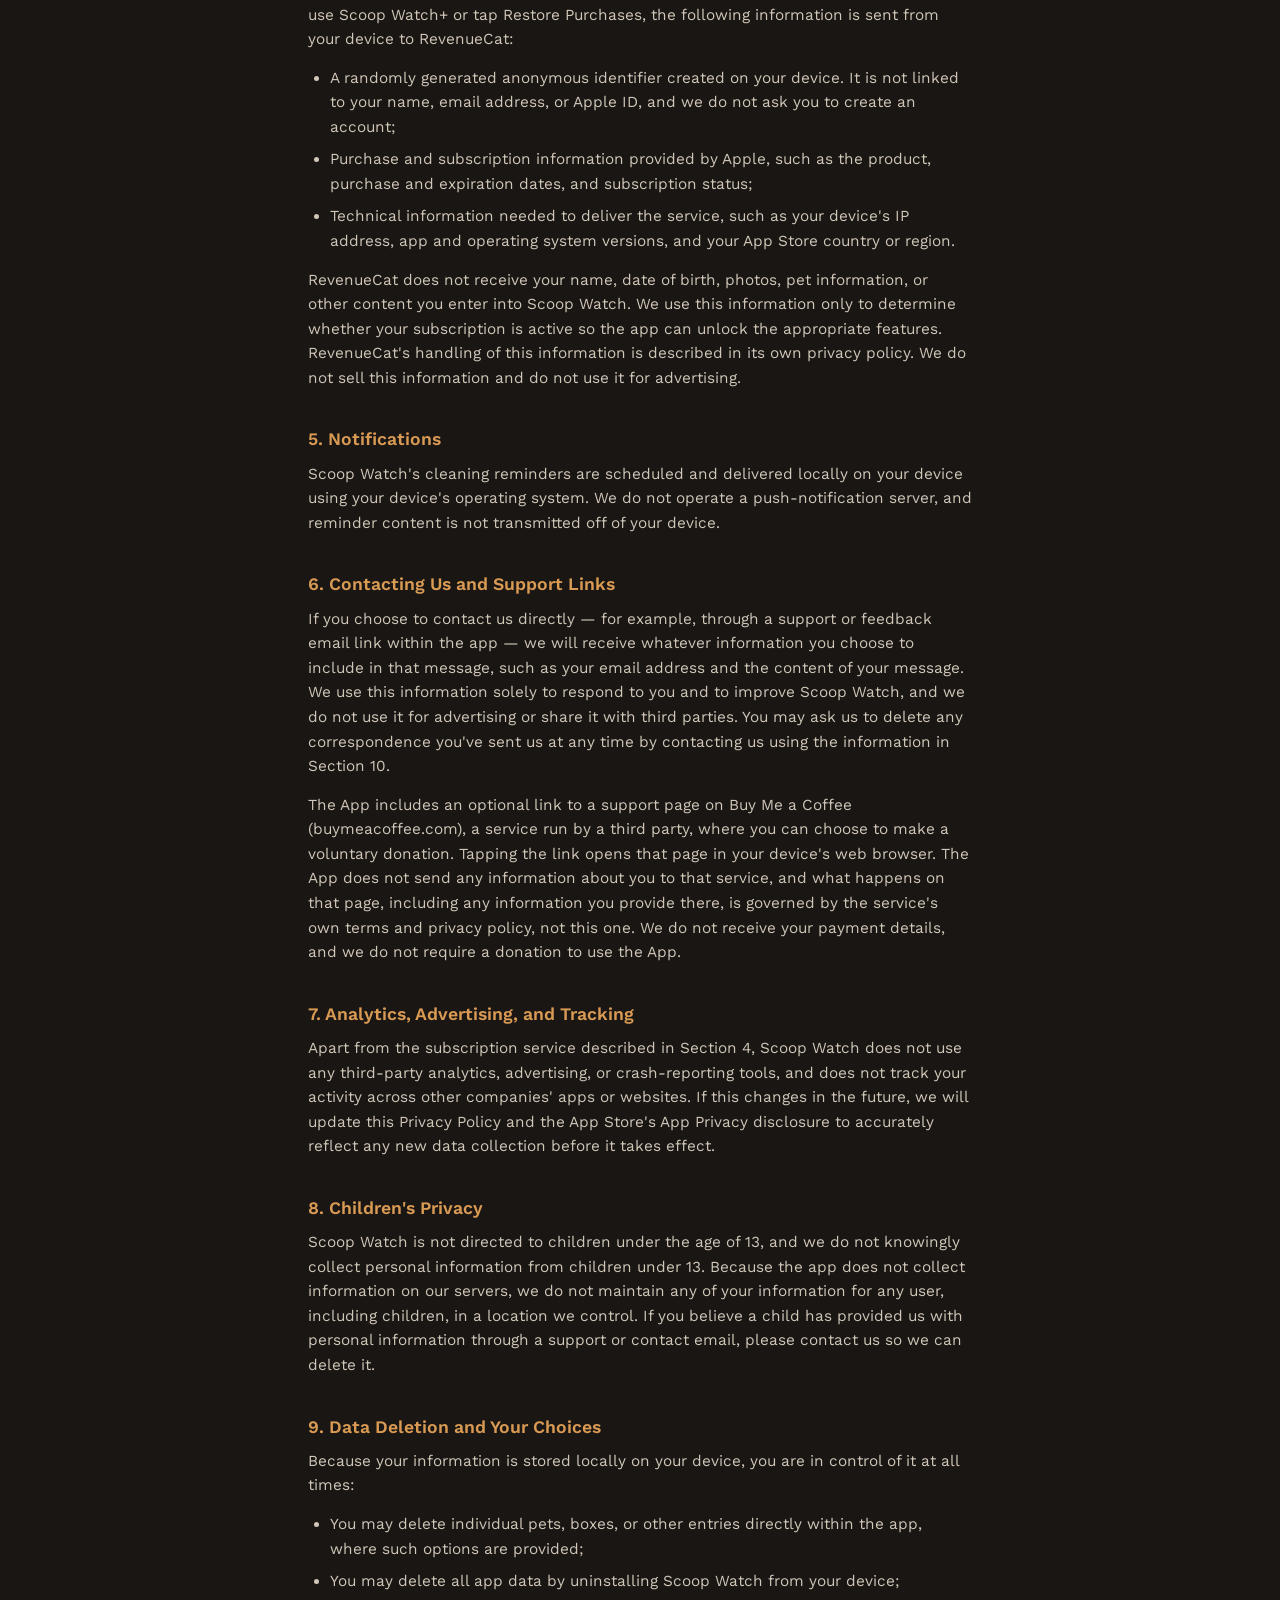
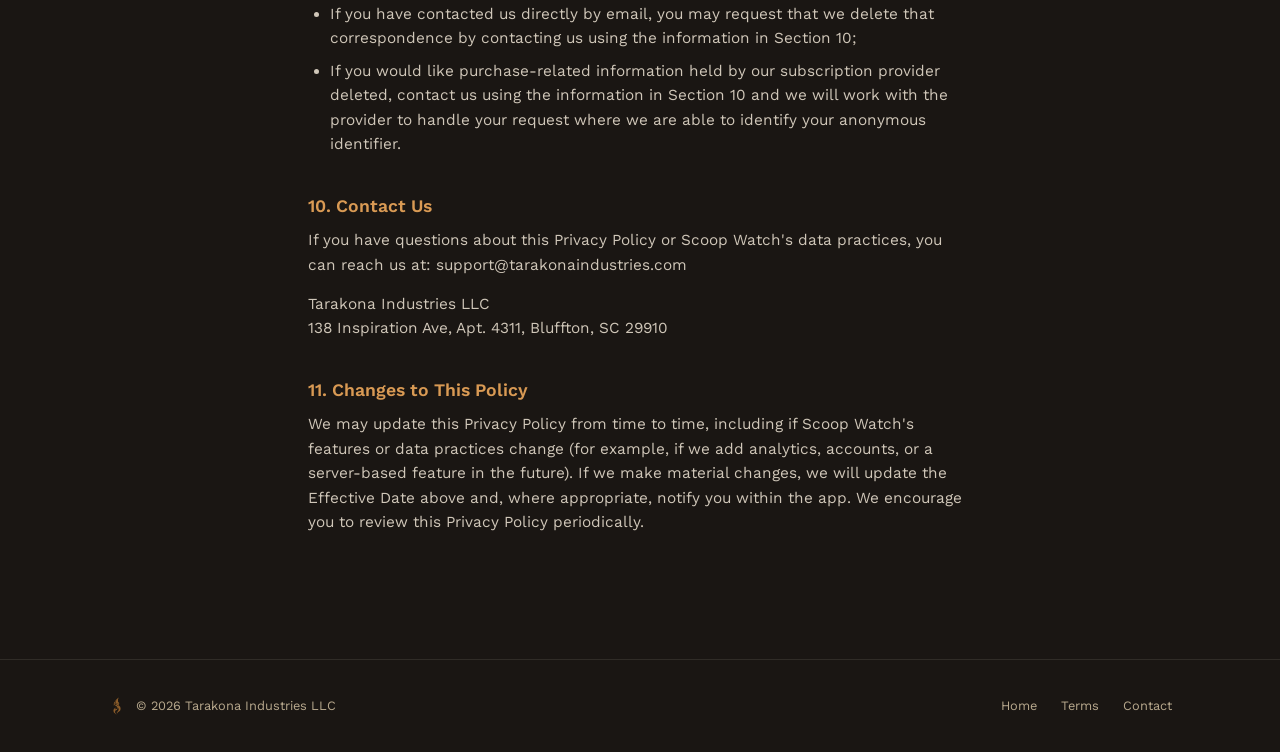
==== commit 35d3fee6: "Updating Dates of Terms and Privacy" ====
--- a/privacy.html
+++ b/privacy.html
@@ -1,7 +1,4 @@
 <!DOCTYPE html>
-<!-- DRAFT UPDATE for the Scoop Watch+ billing release.
-     Publish this version only when the billing build ships, and set the Effective Date below at that time.
-     Verify Section 4 against RevenueCat's own data documentation before publishing. -->
 <html lang="en">
 <head>
 <meta charset="UTF-8">
@@ -34,7 +31,7 @@
 <div class="legal">
   <span class="eyebrow">Tarakona Industries LLC</span>
   <h1 style="margin-top:14px;">Privacy Policy</h1>
-  <span class="effective">Scoop Watch · Effective Date: [SET THIS DATE WHEN THE BILLING UPDATE IS RELEASED]</span>
+  <span class="effective">Scoop Watch · Effective Date: November 1, 2026</span>
 
   <p>Scoop Watch is developed and operated by Tarakona Industries LLC ("Tarakona Industries," "we," "us," or "our"), a South Carolina limited liability company. This Privacy Policy explains what information Scoop Watch collects, how it is used, and your choices regarding that information.</p>
 
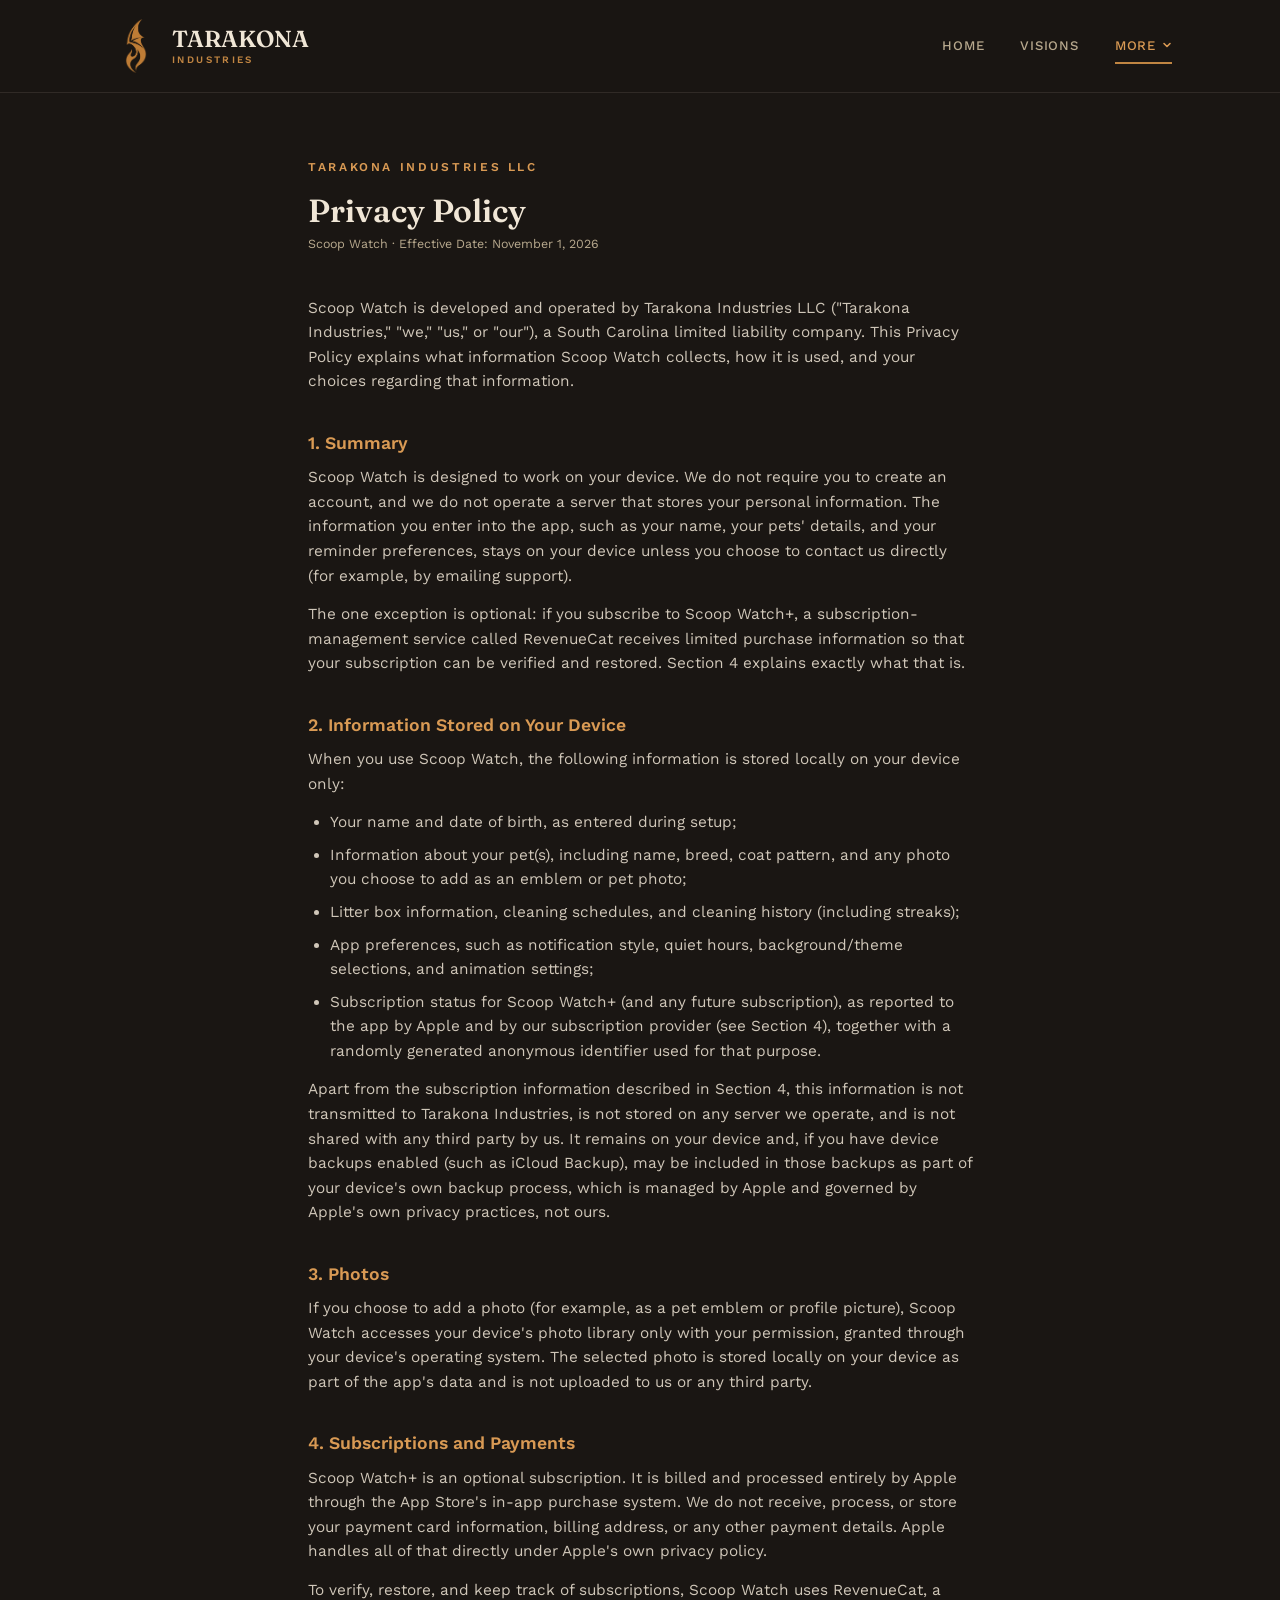
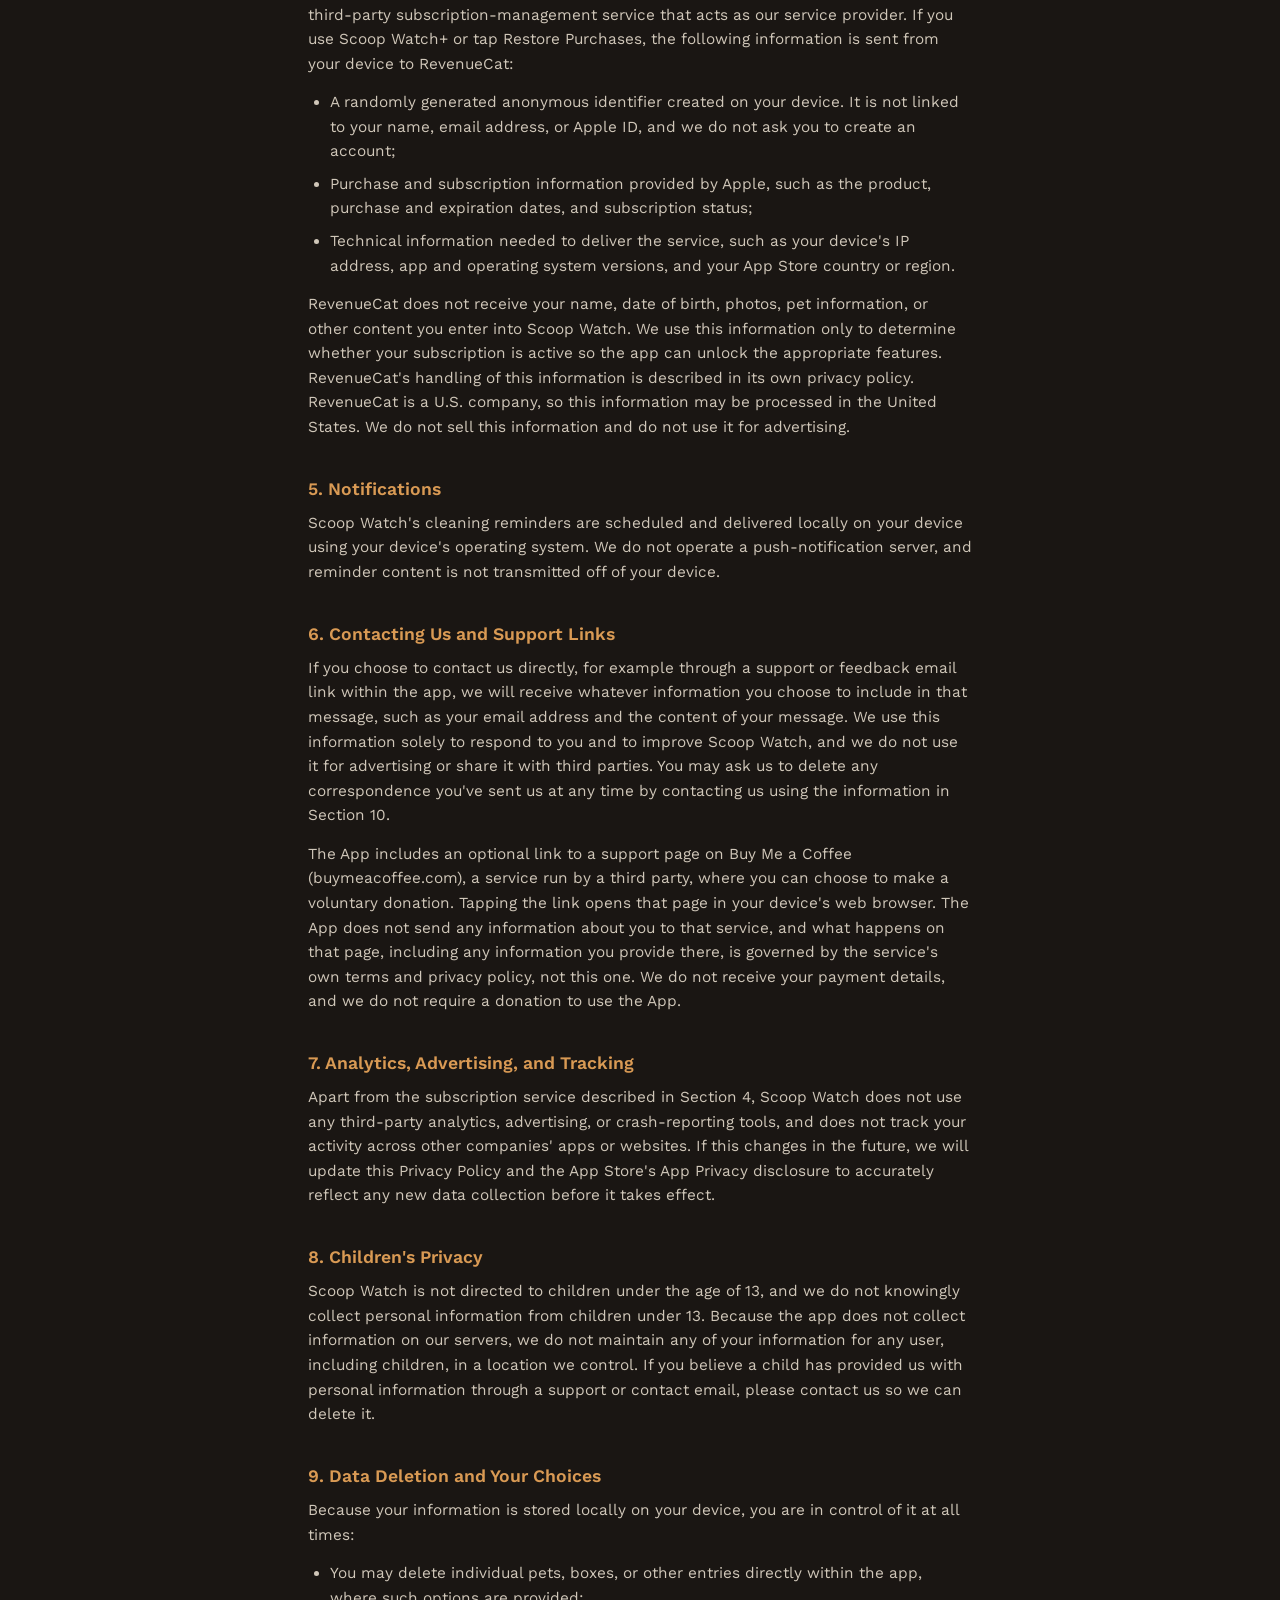
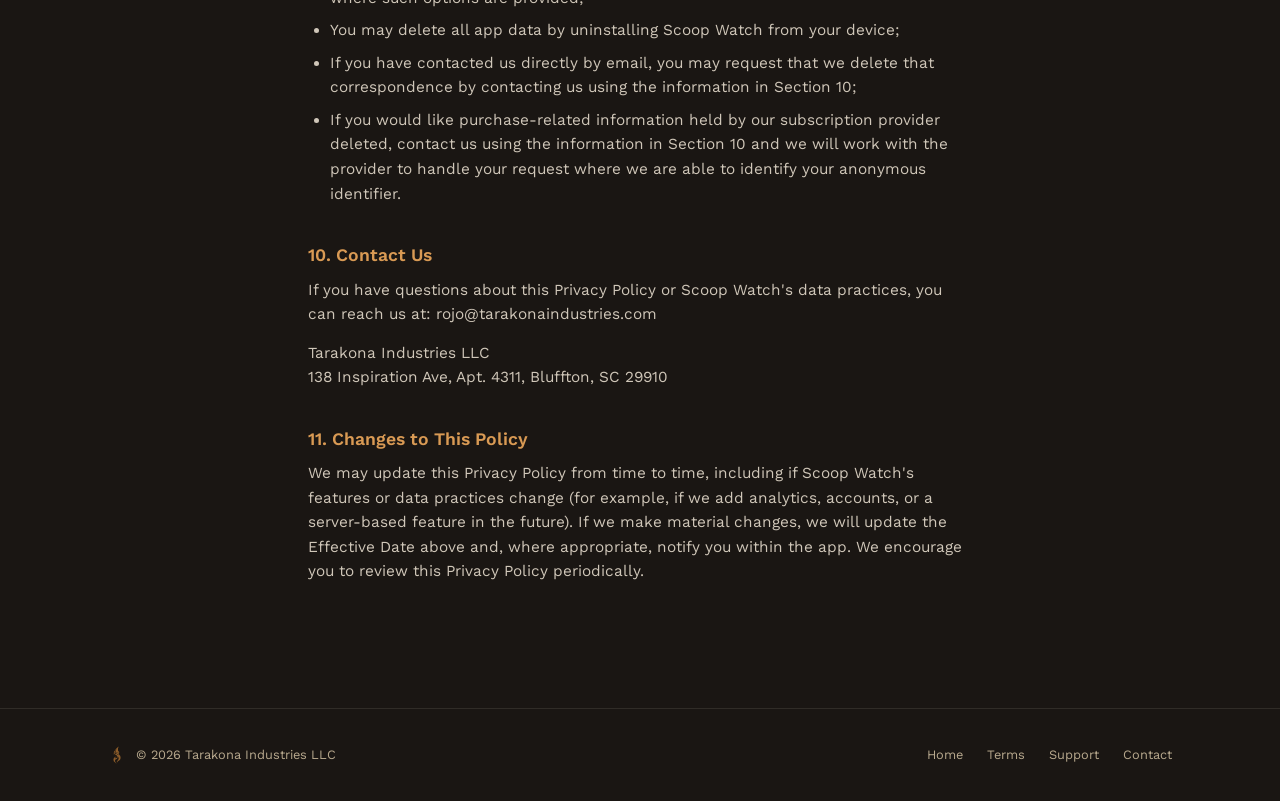
==== commit 48725683: "Website Overhaul on Format" ====
--- a/privacy.html
+++ b/privacy.html
@@ -3,12 +3,13 @@
 <head>
 <meta charset="UTF-8">
 <meta name="viewport" content="width=device-width, initial-scale=1.0">
-<title>Privacy Policy — Scoop Watch</title>
+<title>Privacy Policy | Scoop Watch</title>
 <meta name="description" content="Privacy Policy for Scoop Watch, developed by Tarakona Industries LLC.">
 <link rel="preconnect" href="https://fonts.googleapis.com">
 <link rel="preconnect" href="https://fonts.gstatic.com" crossorigin>
 <link href="https://fonts.googleapis.com/css2?family=Fraunces:opsz,wght@9..144,500;600;700&family=Work+Sans:wght@400;500;600&display=swap" rel="stylesheet">
 <link rel="stylesheet" href="styles.css">
+<script src="nav.js" defer></script>
 </head>
 <body>
 
@@ -22,8 +23,14 @@
     <div class="nav-links">
       <a href="index.html">Home</a>
       <a href="visions.html">Visions</a>
-      <a href="privacy.html" class="active">Privacy</a>
-      <a href="terms.html">Terms</a>
+      <div class="nav-more has-active">
+        <button type="button" class="nav-more-btn" aria-expanded="false" aria-haspopup="true">More <svg width="10" height="10" viewBox="0 0 10 10" fill="none" aria-hidden="true"><path d="M2 3.5l3 3 3-3" stroke="currentColor" stroke-width="1.6" stroke-linecap="round" stroke-linejoin="round"/></svg></button>
+        <div class="nav-dropdown">
+          <a href="privacy.html" class="active">Privacy</a>
+          <a href="terms.html">Terms</a>
+          <a href="support.html">Support</a>
+        </div>
+      </div>
     </div>
   </div>
 </nav>
@@ -48,7 +55,7 @@
     <li>App preferences, such as notification style, quiet hours, background/theme selections, and animation settings;</li>
     <li>Subscription status for Scoop Watch+ (and any future subscription), as reported to the app by Apple and by our subscription provider (see Section 4), together with a randomly generated anonymous identifier used for that purpose.</li>
   </ul>
-  <p>This information is not transmitted to Tarakona Industries, is not stored on any server we operate, and is not shared with any third party by us. It remains on your device and, if you have device backups enabled (such as iCloud Backup), may be included in those backups as part of your device's own backup process, which is managed by Apple and governed by Apple's own privacy practices, not ours.</p>
+  <p>Apart from the subscription information described in Section 4, this information is not transmitted to Tarakona Industries, is not stored on any server we operate, and is not shared with any third party by us. It remains on your device and, if you have device backups enabled (such as iCloud Backup), may be included in those backups as part of your device's own backup process, which is managed by Apple and governed by Apple's own privacy practices, not ours.</p>
 
   <h2>3. Photos</h2>
   <p>If you choose to add a photo (for example, as a pet emblem or profile picture), Scoop Watch accesses your device's photo library only with your permission, granted through your device's operating system. The selected photo is stored locally on your device as part of the app's data and is not uploaded to us or any third party.</p>
@@ -61,13 +68,13 @@
     <li>Purchase and subscription information provided by Apple, such as the product, purchase and expiration dates, and subscription status;</li>
     <li>Technical information needed to deliver the service, such as your device's IP address, app and operating system versions, and your App Store country or region.</li>
   </ul>
-  <p>RevenueCat does not receive your name, date of birth, photos, pet information, or other content you enter into Scoop Watch. We use this information only to determine whether your subscription is active so the app can unlock the appropriate features. RevenueCat's handling of this information is described in its own privacy policy. We do not sell this information and do not use it for advertising.</p>
+  <p>RevenueCat does not receive your name, date of birth, photos, pet information, or other content you enter into Scoop Watch. We use this information only to determine whether your subscription is active so the app can unlock the appropriate features. RevenueCat's handling of this information is described in its own privacy policy. RevenueCat is a U.S. company, so this information may be processed in the United States. We do not sell this information and do not use it for advertising.</p>
 
   <h2>5. Notifications</h2>
   <p>Scoop Watch's cleaning reminders are scheduled and delivered locally on your device using your device's operating system. We do not operate a push-notification server, and reminder content is not transmitted off of your device.</p>
 
   <h2>6. Contacting Us and Support Links</h2>
-  <p>If you choose to contact us directly — for example, through a support or feedback email link within the app — we will receive whatever information you choose to include in that message, such as your email address and the content of your message. We use this information solely to respond to you and to improve Scoop Watch, and we do not use it for advertising or share it with third parties. You may ask us to delete any correspondence you've sent us at any time by contacting us using the information in Section 10.</p>
+  <p>If you choose to contact us directly, for example through a support or feedback email link within the app, we will receive whatever information you choose to include in that message, such as your email address and the content of your message. We use this information solely to respond to you and to improve Scoop Watch, and we do not use it for advertising or share it with third parties. You may ask us to delete any correspondence you've sent us at any time by contacting us using the information in Section 10.</p>
 
   <p>The App includes an optional link to a support page on Buy Me a Coffee (buymeacoffee.com), a service run by a third party, where you can choose to make a voluntary donation. Tapping the link opens that page in your device's web browser. The App does not send any information about you to that service, and what happens on that page, including any information you provide there, is governed by the service's own terms and privacy policy, not this one. We do not receive your payment details, and we do not require a donation to use the App.</p>
 
@@ -87,7 +94,7 @@
   </ul>
 
   <h2>10. Contact Us</h2>
-  <p>If you have questions about this Privacy Policy or Scoop Watch's data practices, you can reach us at: support@tarakonaindustries.com</p>
+  <p>If you have questions about this Privacy Policy or Scoop Watch's data practices, you can reach us at: rojo@tarakonaindustries.com</p>
   <p>Tarakona Industries LLC<br>138 Inspiration Ave, Apt. 4311, Bluffton, SC 29910</p>
 
   <h2>11. Changes to This Policy</h2>
@@ -103,7 +110,8 @@
     <div class="footer-links">
       <a href="index.html">Home</a>
       <a href="terms.html">Terms</a>
-      <a href="mailto:support@tarakonaindustries.com">Contact</a>
+      <a href="support.html">Support</a>
+      <a href="mailto:rojo@tarakonaindustries.com">Contact</a>
     </div>
   </div>
 </footer>
--- a/styles.css
+++ b/styles.css
@@ -282,3 +282,38 @@
 .footer-links { display: flex; gap: 24px; }
 .footer-links a { font-size: 0.8rem; color: var(--muted); transition: color 0.2s ease; }
 .footer-links a:hover { color: var(--bronze-bright); }
+
+/* ---------- Nav dropdown ("More") ---------- */
+.nav-more { position: relative; }
+.nav-more-btn {
+  display: inline-flex; align-items: center; gap: 6px;
+  font: inherit; font-size: 0.82rem; font-weight: 500; letter-spacing: 0.06em; text-transform: uppercase;
+  color: var(--muted); background: none; border: 0; border-bottom: 2px solid transparent;
+  padding: 6px 0; cursor: pointer;
+  transition: color 0.2s ease, border-color 0.2s ease;
+}
+.nav-more-btn svg { transition: transform 0.2s ease; }
+.nav-more-btn:hover, .nav-more.open .nav-more-btn, .nav-more.has-active .nav-more-btn { color: var(--bronze-bright); }
+.nav-more.has-active .nav-more-btn { border-color: var(--bronze); }
+.nav-more.open .nav-more-btn svg { transform: rotate(180deg); }
+.nav-dropdown {
+  display: none; position: absolute; top: calc(100% + 8px); right: -14px; min-width: 176px; z-index: 60;
+  padding: 8px; background: var(--panel); border: 1px solid var(--border); border-radius: 12px;
+  box-shadow: 0 14px 34px rgba(0, 0, 0, 0.45);
+}
+.nav-dropdown::before { content: ""; position: absolute; top: -10px; left: 0; right: 0; height: 10px; } /* hover bridge */
+.nav-more.open .nav-dropdown { display: block; }
+@media (hover: hover) and (min-width: 761px) { .nav-more:hover .nav-dropdown { display: block; } }
+.nav-links .nav-dropdown a { display: block; padding: 10px 14px; border-bottom: 0; border-radius: 8px; font-size: 0.78rem; white-space: nowrap; }
+.nav-links .nav-dropdown a:hover { background: var(--panel-2); }
+.nav-links .nav-dropdown a.active { background: var(--panel-2); color: var(--bronze-bright); }
+
+@media (max-width: 760px) {
+  .nav-more { width: 100%; }
+  .nav-more-btn { width: 100%; padding: 16px 28px; border-bottom: 1px solid var(--border); pointer-events: none; }
+  .nav-more.has-active .nav-more-btn { border-color: var(--border); }
+  .nav-more-btn svg { display: none; }
+  .nav-dropdown { display: block; position: static; min-width: 0; padding: 0; background: none; border: 0; border-radius: 0; box-shadow: none; }
+  .nav-dropdown::before { display: none; }
+  .nav-links .nav-dropdown a { padding: 14px 28px 14px 48px; border-bottom: 1px solid var(--border); border-radius: 0; width: 100%; }
+}
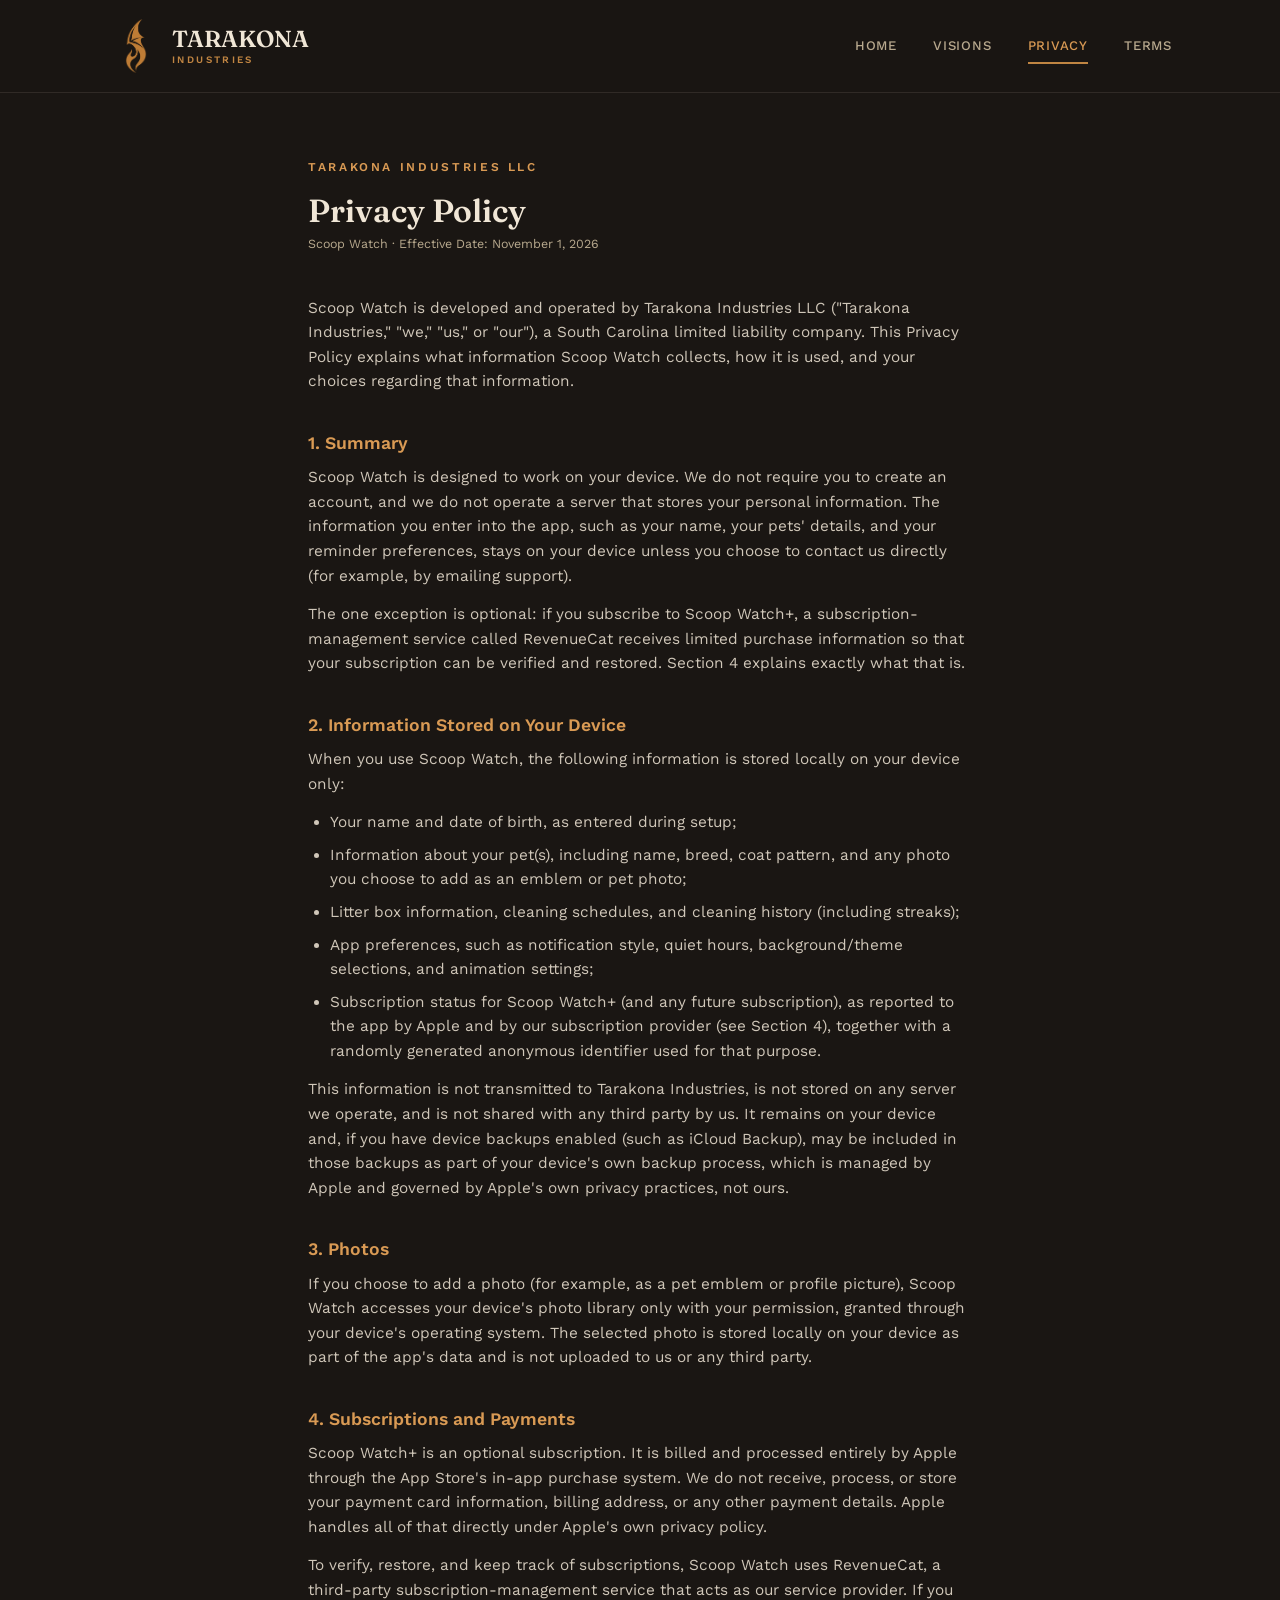
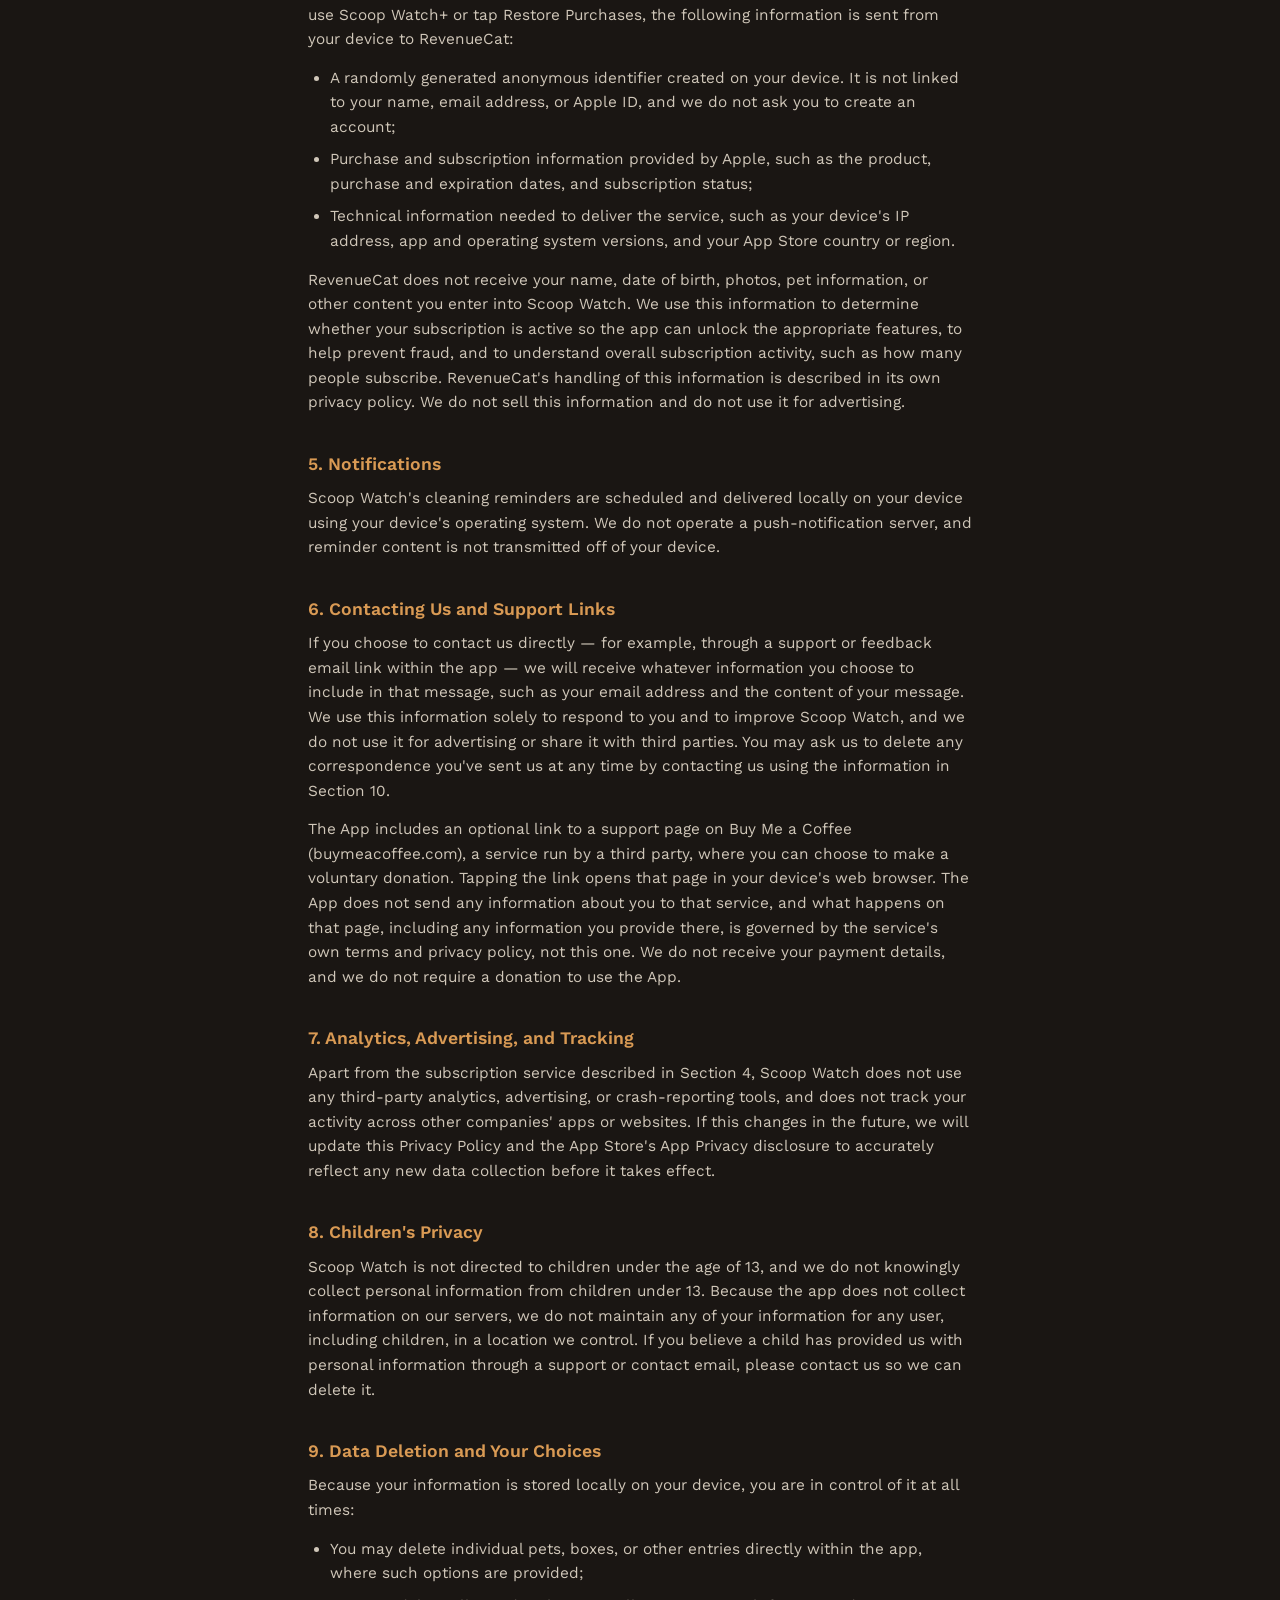
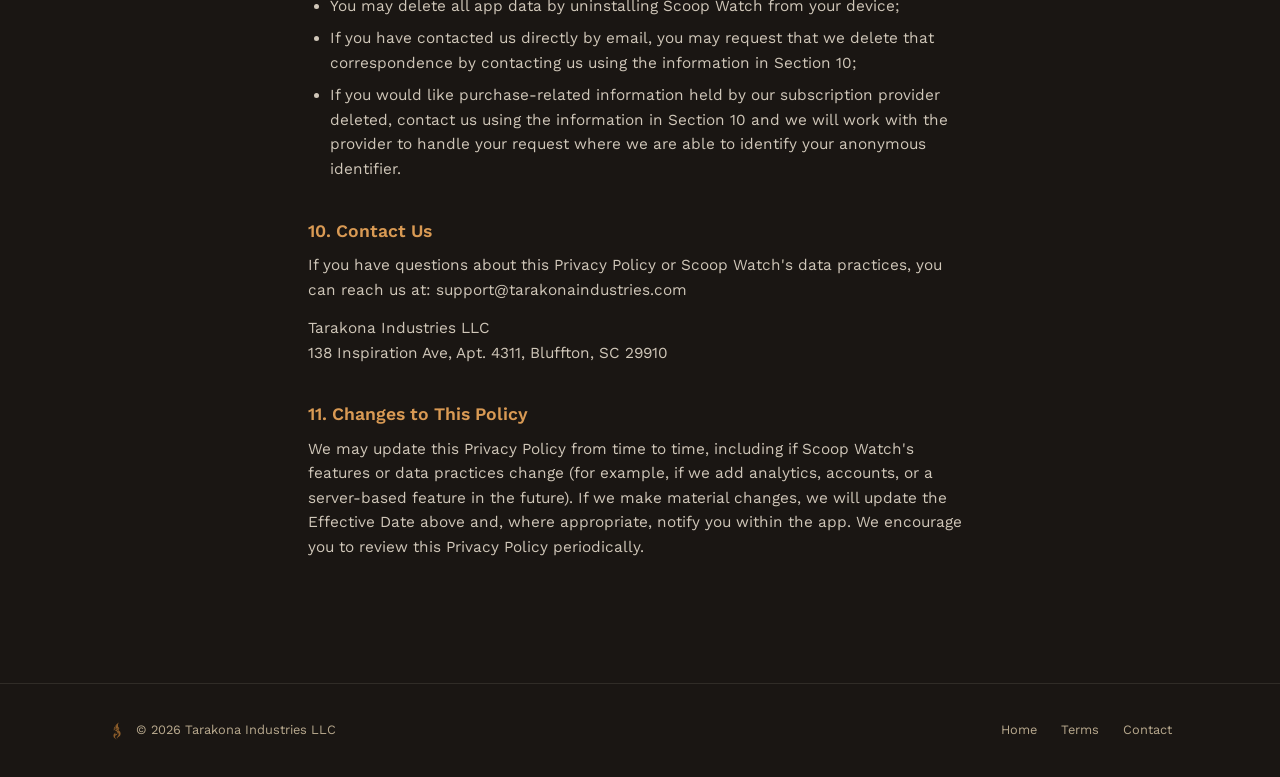
==== commit 088bbd0e: "Update privacy.html" ====
--- a/privacy.html
+++ b/privacy.html
@@ -3,13 +3,12 @@
 <head>
 <meta charset="UTF-8">
 <meta name="viewport" content="width=device-width, initial-scale=1.0">
-<title>Privacy Policy | Scoop Watch</title>
+<title>Privacy Policy — Scoop Watch</title>
 <meta name="description" content="Privacy Policy for Scoop Watch, developed by Tarakona Industries LLC.">
 <link rel="preconnect" href="https://fonts.googleapis.com">
 <link rel="preconnect" href="https://fonts.gstatic.com" crossorigin>
 <link href="https://fonts.googleapis.com/css2?family=Fraunces:opsz,wght@9..144,500;600;700&family=Work+Sans:wght@400;500;600&display=swap" rel="stylesheet">
 <link rel="stylesheet" href="styles.css">
-<script src="nav.js" defer></script>
 </head>
 <body>
 
@@ -23,14 +22,8 @@
     <div class="nav-links">
       <a href="index.html">Home</a>
       <a href="visions.html">Visions</a>
-      <div class="nav-more has-active">
-        <button type="button" class="nav-more-btn" aria-expanded="false" aria-haspopup="true">More <svg width="10" height="10" viewBox="0 0 10 10" fill="none" aria-hidden="true"><path d="M2 3.5l3 3 3-3" stroke="currentColor" stroke-width="1.6" stroke-linecap="round" stroke-linejoin="round"/></svg></button>
-        <div class="nav-dropdown">
-          <a href="privacy.html" class="active">Privacy</a>
-          <a href="terms.html">Terms</a>
-          <a href="support.html">Support</a>
-        </div>
-      </div>
+      <a href="privacy.html" class="active">Privacy</a>
+      <a href="terms.html">Terms</a>
     </div>
   </div>
 </nav>
@@ -55,7 +48,7 @@
     <li>App preferences, such as notification style, quiet hours, background/theme selections, and animation settings;</li>
     <li>Subscription status for Scoop Watch+ (and any future subscription), as reported to the app by Apple and by our subscription provider (see Section 4), together with a randomly generated anonymous identifier used for that purpose.</li>
   </ul>
-  <p>Apart from the subscription information described in Section 4, this information is not transmitted to Tarakona Industries, is not stored on any server we operate, and is not shared with any third party by us. It remains on your device and, if you have device backups enabled (such as iCloud Backup), may be included in those backups as part of your device's own backup process, which is managed by Apple and governed by Apple's own privacy practices, not ours.</p>
+  <p>This information is not transmitted to Tarakona Industries, is not stored on any server we operate, and is not shared with any third party by us. It remains on your device and, if you have device backups enabled (such as iCloud Backup), may be included in those backups as part of your device's own backup process, which is managed by Apple and governed by Apple's own privacy practices, not ours.</p>
 
   <h2>3. Photos</h2>
   <p>If you choose to add a photo (for example, as a pet emblem or profile picture), Scoop Watch accesses your device's photo library only with your permission, granted through your device's operating system. The selected photo is stored locally on your device as part of the app's data and is not uploaded to us or any third party.</p>
@@ -68,13 +61,13 @@
     <li>Purchase and subscription information provided by Apple, such as the product, purchase and expiration dates, and subscription status;</li>
     <li>Technical information needed to deliver the service, such as your device's IP address, app and operating system versions, and your App Store country or region.</li>
   </ul>
-  <p>RevenueCat does not receive your name, date of birth, photos, pet information, or other content you enter into Scoop Watch. We use this information only to determine whether your subscription is active so the app can unlock the appropriate features. RevenueCat's handling of this information is described in its own privacy policy. RevenueCat is a U.S. company, so this information may be processed in the United States. We do not sell this information and do not use it for advertising.</p>
+  <p>RevenueCat does not receive your name, date of birth, photos, pet information, or other content you enter into Scoop Watch. We use this information to determine whether your subscription is active so the app can unlock the appropriate features, to help prevent fraud, and to understand overall subscription activity, such as how many people subscribe. RevenueCat's handling of this information is described in its own privacy policy. We do not sell this information and do not use it for advertising.</p>
 
   <h2>5. Notifications</h2>
   <p>Scoop Watch's cleaning reminders are scheduled and delivered locally on your device using your device's operating system. We do not operate a push-notification server, and reminder content is not transmitted off of your device.</p>
 
   <h2>6. Contacting Us and Support Links</h2>
-  <p>If you choose to contact us directly, for example through a support or feedback email link within the app, we will receive whatever information you choose to include in that message, such as your email address and the content of your message. We use this information solely to respond to you and to improve Scoop Watch, and we do not use it for advertising or share it with third parties. You may ask us to delete any correspondence you've sent us at any time by contacting us using the information in Section 10.</p>
+  <p>If you choose to contact us directly — for example, through a support or feedback email link within the app — we will receive whatever information you choose to include in that message, such as your email address and the content of your message. We use this information solely to respond to you and to improve Scoop Watch, and we do not use it for advertising or share it with third parties. You may ask us to delete any correspondence you've sent us at any time by contacting us using the information in Section 10.</p>
 
   <p>The App includes an optional link to a support page on Buy Me a Coffee (buymeacoffee.com), a service run by a third party, where you can choose to make a voluntary donation. Tapping the link opens that page in your device's web browser. The App does not send any information about you to that service, and what happens on that page, including any information you provide there, is governed by the service's own terms and privacy policy, not this one. We do not receive your payment details, and we do not require a donation to use the App.</p>
 
@@ -94,7 +87,7 @@
   </ul>
 
   <h2>10. Contact Us</h2>
-  <p>If you have questions about this Privacy Policy or Scoop Watch's data practices, you can reach us at: rojo@tarakonaindustries.com</p>
+  <p>If you have questions about this Privacy Policy or Scoop Watch's data practices, you can reach us at: support@tarakonaindustries.com</p>
   <p>Tarakona Industries LLC<br>138 Inspiration Ave, Apt. 4311, Bluffton, SC 29910</p>
 
   <h2>11. Changes to This Policy</h2>
@@ -110,8 +103,7 @@
     <div class="footer-links">
       <a href="index.html">Home</a>
       <a href="terms.html">Terms</a>
-      <a href="support.html">Support</a>
-      <a href="mailto:rojo@tarakonaindustries.com">Contact</a>
+      <a href="mailto:support@tarakonaindustries.com">Contact</a>
     </div>
   </div>
 </footer>
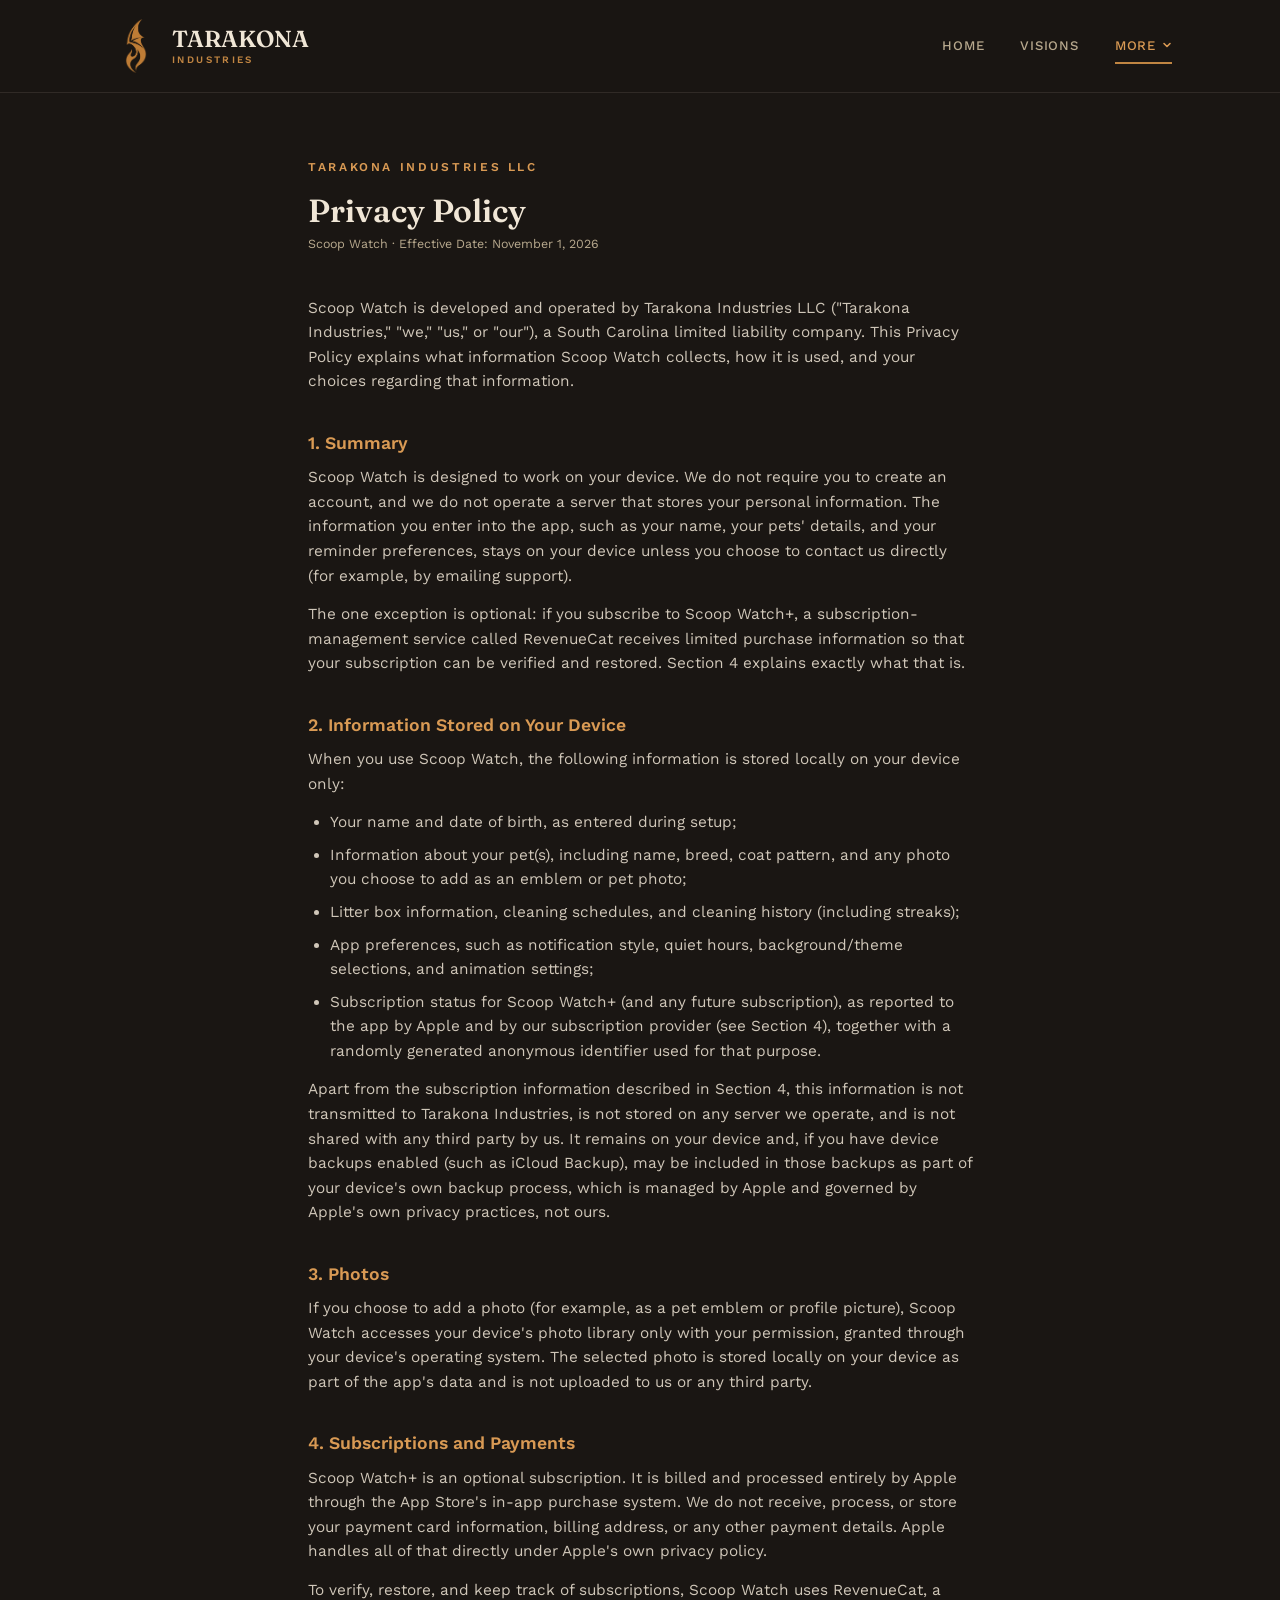
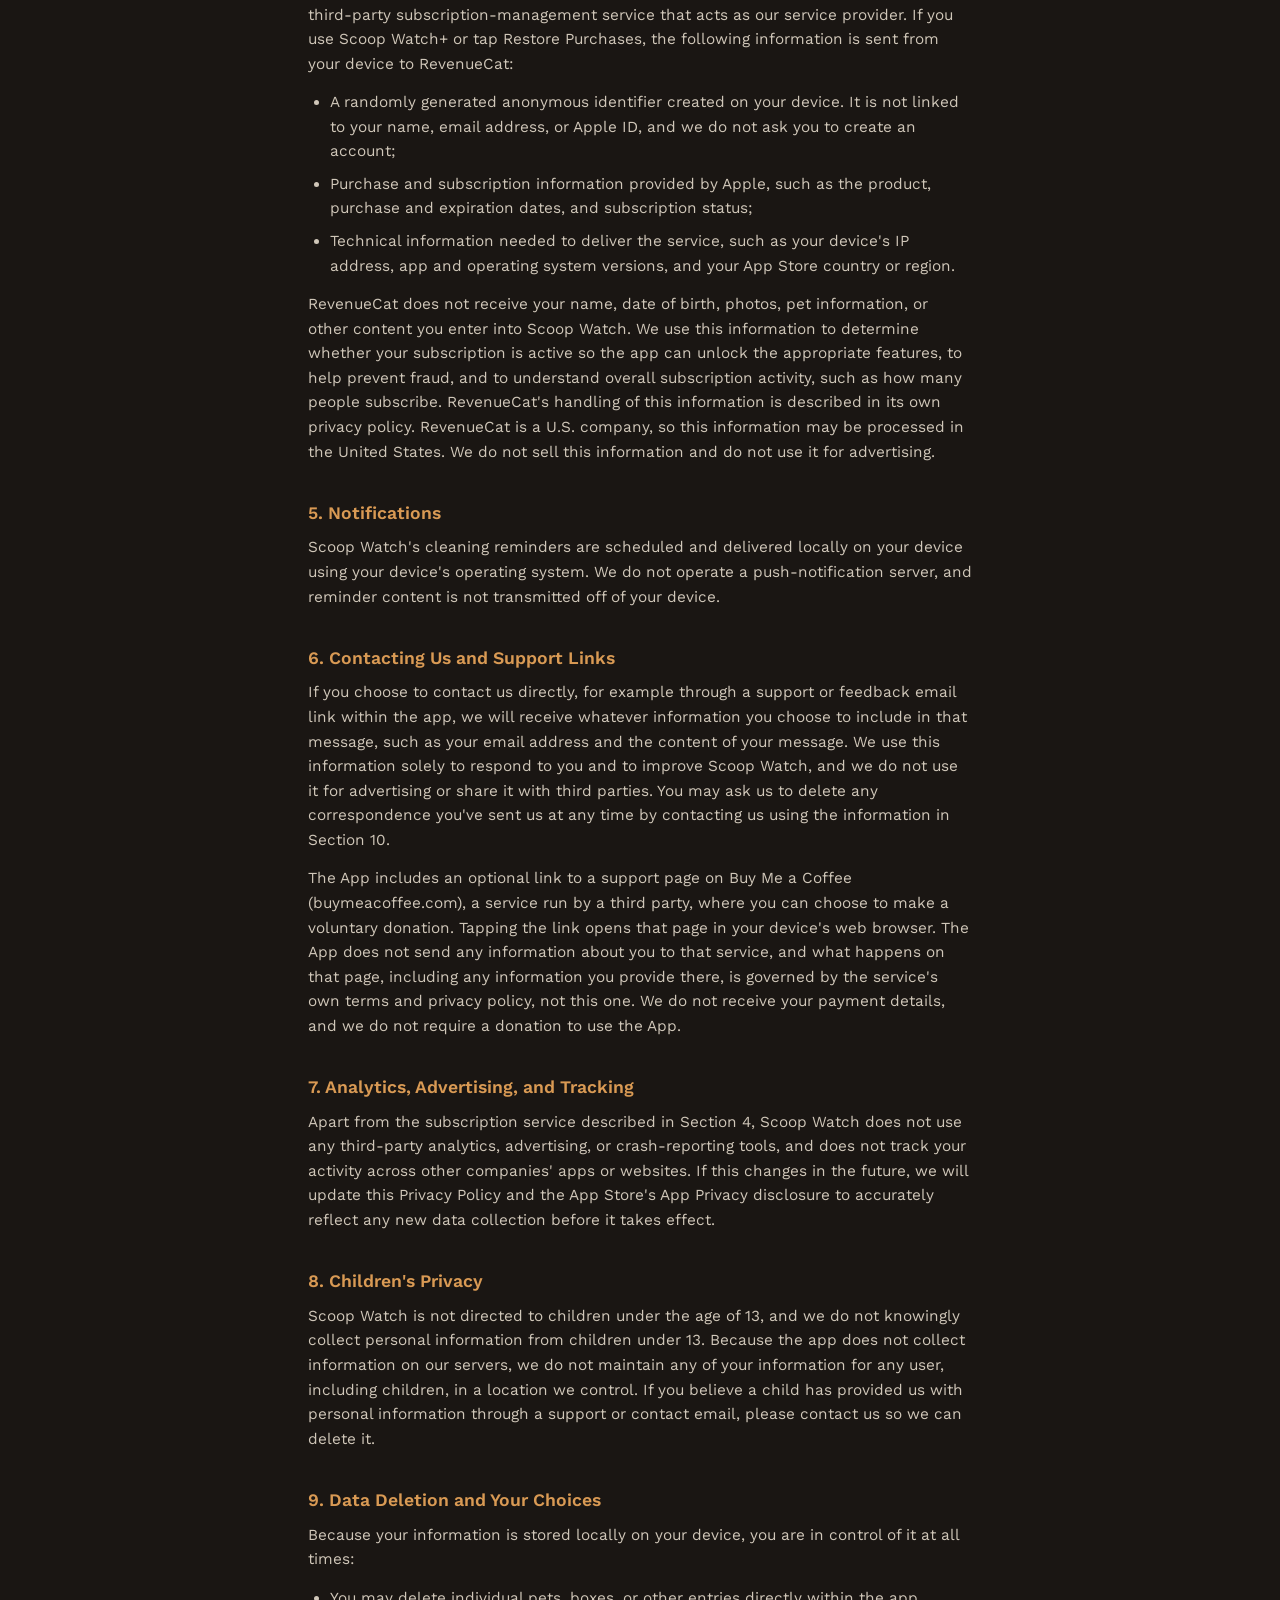
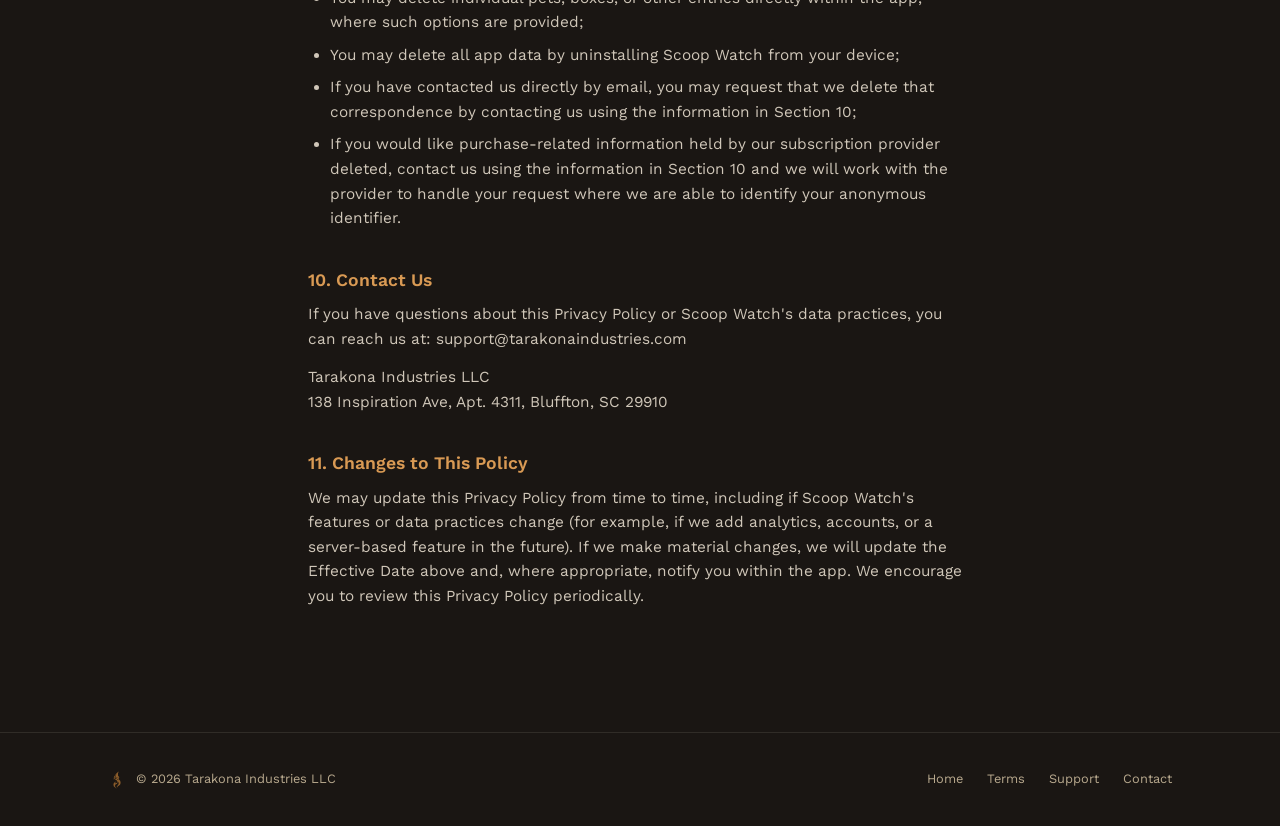
==== commit 9a356786: "Update privacy.html" ====
--- a/privacy.html
+++ b/privacy.html
@@ -3,12 +3,13 @@
 <head>
 <meta charset="UTF-8">
 <meta name="viewport" content="width=device-width, initial-scale=1.0">
-<title>Privacy Policy — Scoop Watch</title>
+<title>Privacy Policy | Scoop Watch</title>
 <meta name="description" content="Privacy Policy for Scoop Watch, developed by Tarakona Industries LLC.">
 <link rel="preconnect" href="https://fonts.googleapis.com">
 <link rel="preconnect" href="https://fonts.gstatic.com" crossorigin>
 <link href="https://fonts.googleapis.com/css2?family=Fraunces:opsz,wght@9..144,500;600;700&family=Work+Sans:wght@400;500;600&display=swap" rel="stylesheet">
 <link rel="stylesheet" href="styles.css">
+<script src="nav.js" defer></script>
 </head>
 <body>
 
@@ -22,8 +23,14 @@
     <div class="nav-links">
       <a href="index.html">Home</a>
       <a href="visions.html">Visions</a>
-      <a href="privacy.html" class="active">Privacy</a>
-      <a href="terms.html">Terms</a>
+      <div class="nav-more has-active">
+        <button type="button" class="nav-more-btn" aria-expanded="false" aria-haspopup="true">More <svg width="10" height="10" viewBox="0 0 10 10" fill="none" aria-hidden="true"><path d="M2 3.5l3 3 3-3" stroke="currentColor" stroke-width="1.6" stroke-linecap="round" stroke-linejoin="round"/></svg></button>
+        <div class="nav-dropdown">
+          <a href="privacy.html" class="active">Privacy</a>
+          <a href="terms.html">Terms</a>
+          <a href="support.html">Support</a>
+        </div>
+      </div>
     </div>
   </div>
 </nav>
@@ -48,7 +55,7 @@
     <li>App preferences, such as notification style, quiet hours, background/theme selections, and animation settings;</li>
     <li>Subscription status for Scoop Watch+ (and any future subscription), as reported to the app by Apple and by our subscription provider (see Section 4), together with a randomly generated anonymous identifier used for that purpose.</li>
   </ul>
-  <p>This information is not transmitted to Tarakona Industries, is not stored on any server we operate, and is not shared with any third party by us. It remains on your device and, if you have device backups enabled (such as iCloud Backup), may be included in those backups as part of your device's own backup process, which is managed by Apple and governed by Apple's own privacy practices, not ours.</p>
+  <p>Apart from the subscription information described in Section 4, this information is not transmitted to Tarakona Industries, is not stored on any server we operate, and is not shared with any third party by us. It remains on your device and, if you have device backups enabled (such as iCloud Backup), may be included in those backups as part of your device's own backup process, which is managed by Apple and governed by Apple's own privacy practices, not ours.</p>
 
   <h2>3. Photos</h2>
   <p>If you choose to add a photo (for example, as a pet emblem or profile picture), Scoop Watch accesses your device's photo library only with your permission, granted through your device's operating system. The selected photo is stored locally on your device as part of the app's data and is not uploaded to us or any third party.</p>
@@ -61,13 +68,13 @@
     <li>Purchase and subscription information provided by Apple, such as the product, purchase and expiration dates, and subscription status;</li>
     <li>Technical information needed to deliver the service, such as your device's IP address, app and operating system versions, and your App Store country or region.</li>
   </ul>
-  <p>RevenueCat does not receive your name, date of birth, photos, pet information, or other content you enter into Scoop Watch. We use this information to determine whether your subscription is active so the app can unlock the appropriate features, to help prevent fraud, and to understand overall subscription activity, such as how many people subscribe. RevenueCat's handling of this information is described in its own privacy policy. We do not sell this information and do not use it for advertising.</p>
+  <p>RevenueCat does not receive your name, date of birth, photos, pet information, or other content you enter into Scoop Watch. We use this information to determine whether your subscription is active so the app can unlock the appropriate features, to help prevent fraud, and to understand overall subscription activity, such as how many people subscribe. RevenueCat's handling of this information is described in its own privacy policy. RevenueCat is a U.S. company, so this information may be processed in the United States. We do not sell this information and do not use it for advertising.</p>
 
   <h2>5. Notifications</h2>
   <p>Scoop Watch's cleaning reminders are scheduled and delivered locally on your device using your device's operating system. We do not operate a push-notification server, and reminder content is not transmitted off of your device.</p>
 
   <h2>6. Contacting Us and Support Links</h2>
-  <p>If you choose to contact us directly — for example, through a support or feedback email link within the app — we will receive whatever information you choose to include in that message, such as your email address and the content of your message. We use this information solely to respond to you and to improve Scoop Watch, and we do not use it for advertising or share it with third parties. You may ask us to delete any correspondence you've sent us at any time by contacting us using the information in Section 10.</p>
+  <p>If you choose to contact us directly, for example through a support or feedback email link within the app, we will receive whatever information you choose to include in that message, such as your email address and the content of your message. We use this information solely to respond to you and to improve Scoop Watch, and we do not use it for advertising or share it with third parties. You may ask us to delete any correspondence you've sent us at any time by contacting us using the information in Section 10.</p>
 
   <p>The App includes an optional link to a support page on Buy Me a Coffee (buymeacoffee.com), a service run by a third party, where you can choose to make a voluntary donation. Tapping the link opens that page in your device's web browser. The App does not send any information about you to that service, and what happens on that page, including any information you provide there, is governed by the service's own terms and privacy policy, not this one. We do not receive your payment details, and we do not require a donation to use the App.</p>
 
@@ -103,6 +110,7 @@
     <div class="footer-links">
       <a href="index.html">Home</a>
       <a href="terms.html">Terms</a>
+      <a href="support.html">Support</a>
       <a href="mailto:support@tarakonaindustries.com">Contact</a>
     </div>
   </div>
